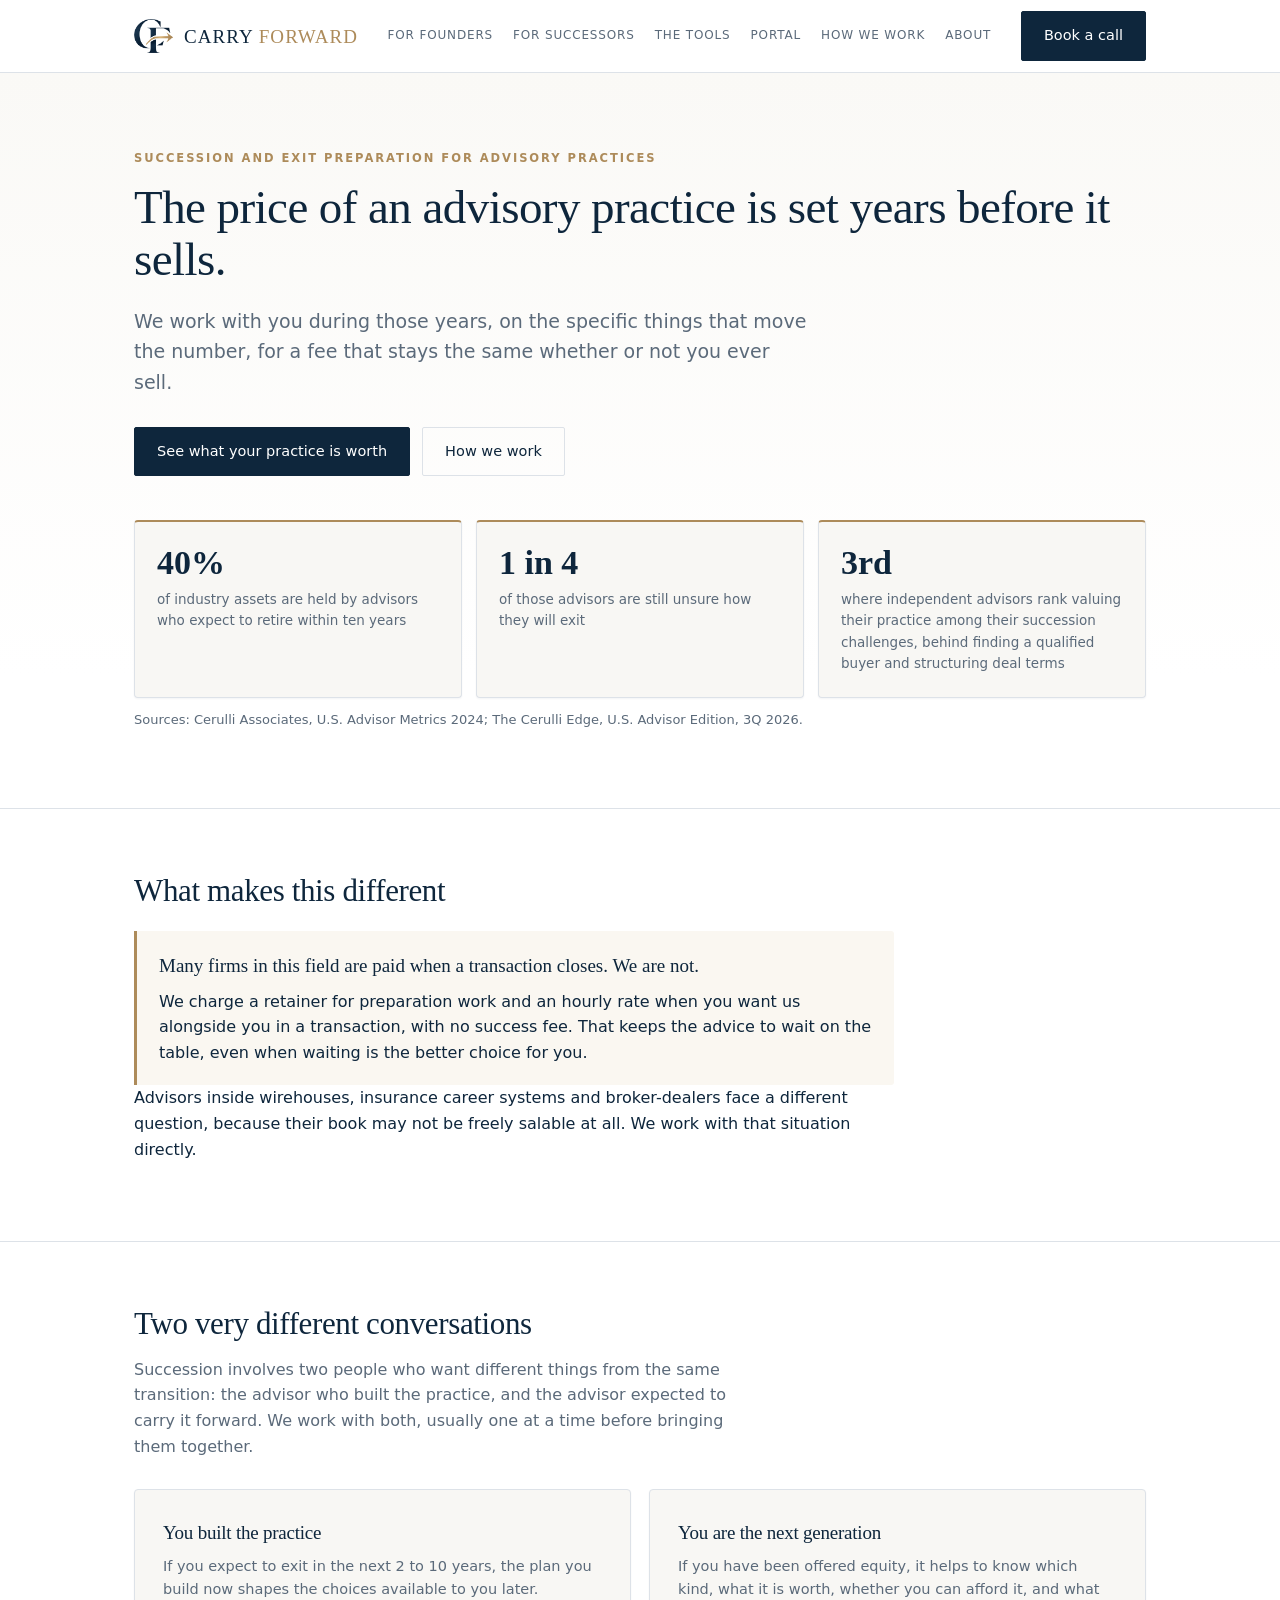
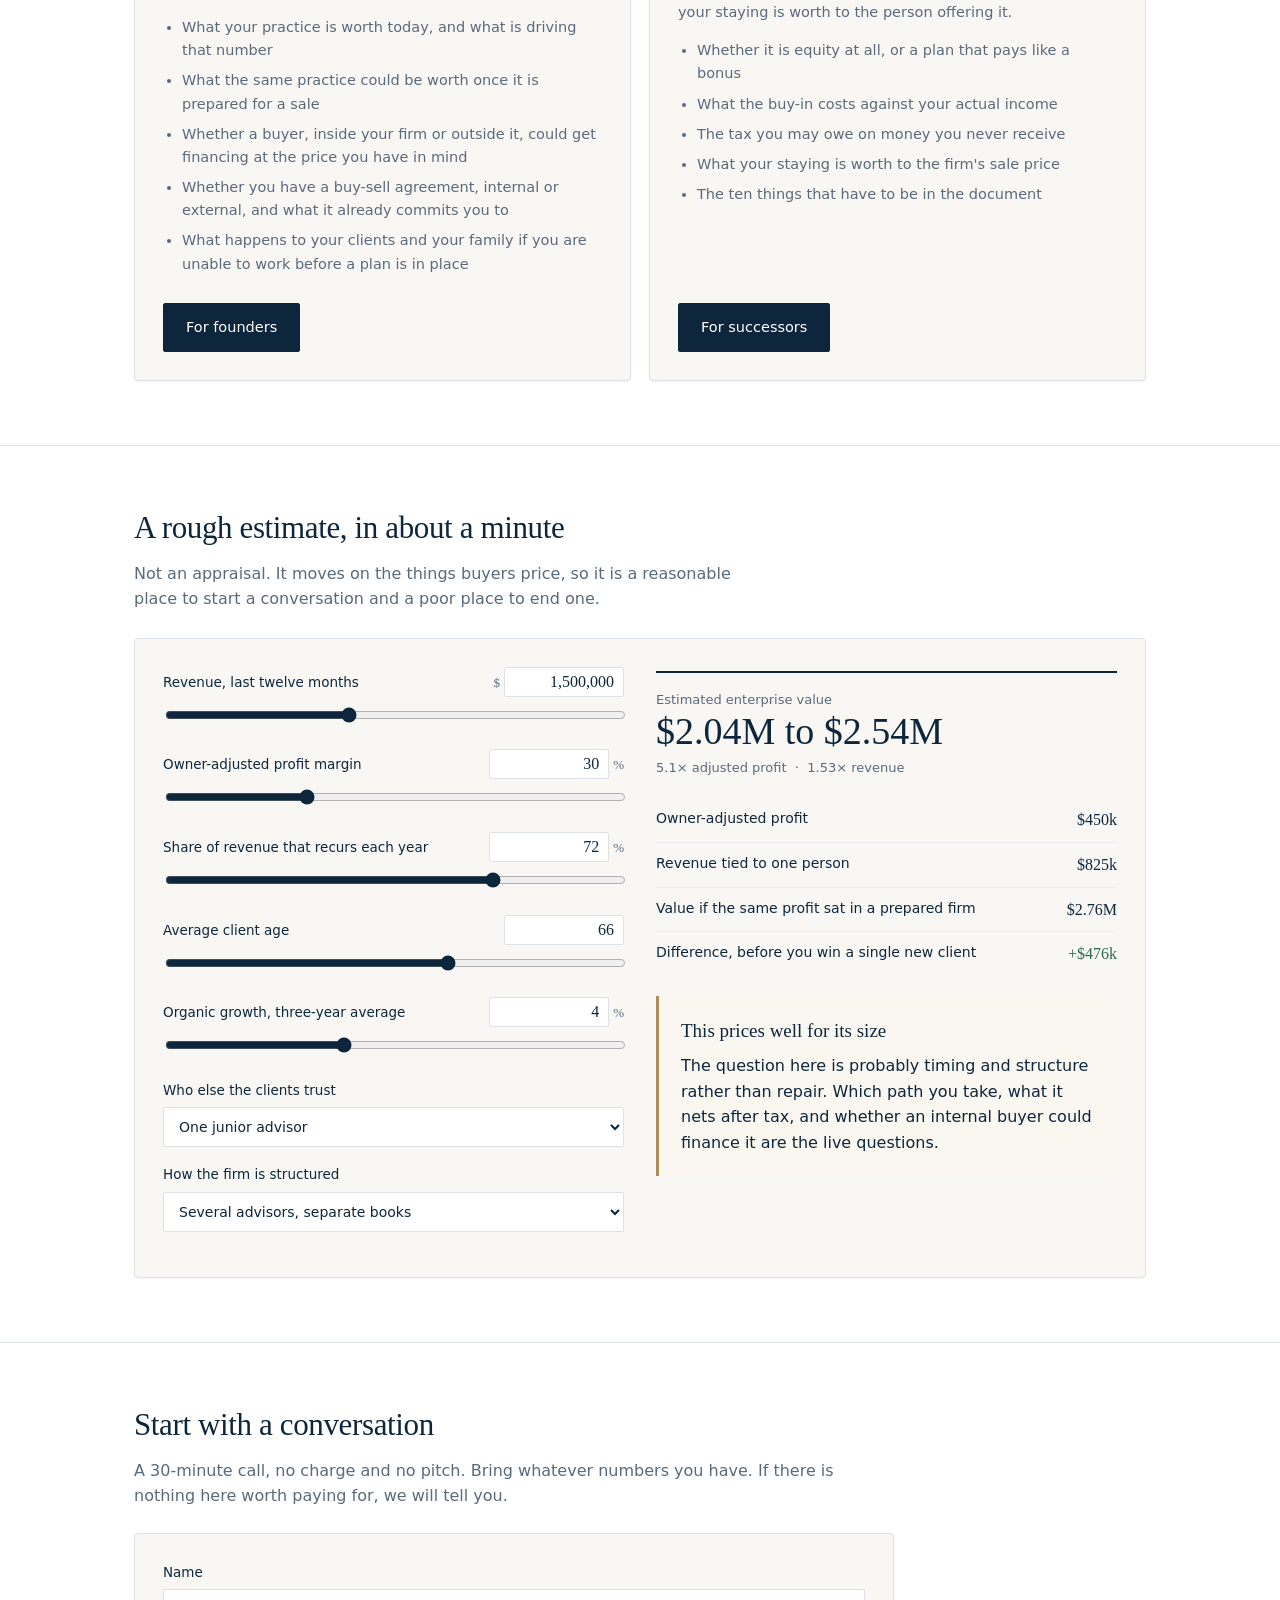
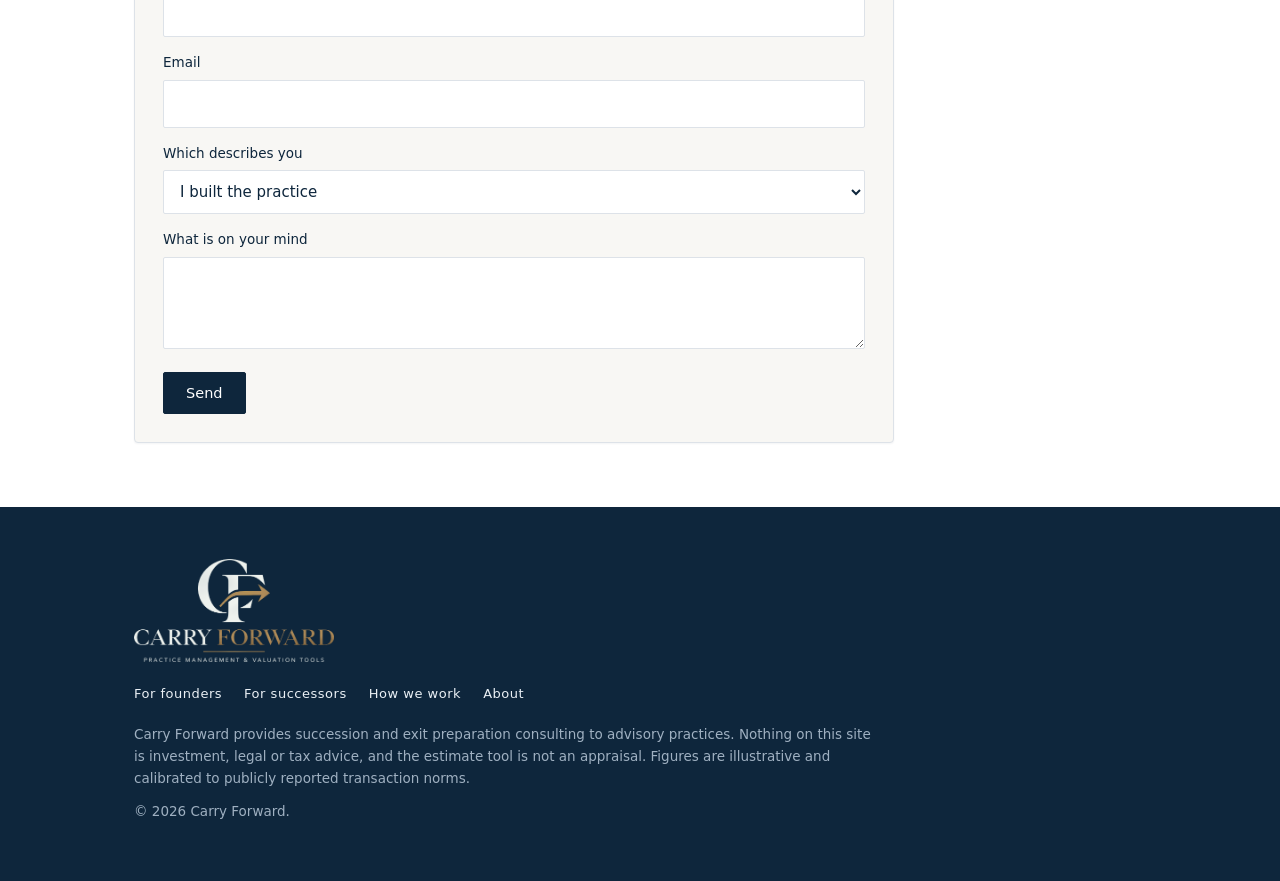
==== index.html @ cf8564bf "lit" ====
<!DOCTYPE html>
<html lang="en">
<head>
<meta charset="utf-8" />
<meta name="viewport" content="width=device-width, initial-scale=1" />
<meta name="robots" content="noindex, nofollow" />
<title>Carry Forward — succession and exit preparation for advisory practices</title>
<meta name="description" content="Independent preparation for advisory practice succession, internal buyouts and sale. Fixed fees agreed up front, no success fee." />
<link rel="icon" href="assets/favicon.png" />
<link rel="stylesheet" href="assets/site.css" />
</head>
<body>

<header>
  <div class="w nav">
    <a class="mark" href="index.html"><img src="assets/cf-mark-sm.png" alt="" /><span class="wm">Carry<i>&nbsp;Forward</i></span></a>
    <button class="burger" id="burger" aria-label="Menu" aria-expanded="false"><span></span><span></span><span></span></button>
    <ul class="links" id="links">
      <li><a href="founders.html">For founders</a></li>
      <li><a href="successors.html">For successors</a></li>
      <li><a href="tools.html">The tools</a></li>
      <li><a href="portal.html">Portal</a></li>
      <li><a href="how-we-work.html">How we work</a></li>
      <li><a href="about.html">About</a></li>
    </ul>
    <div class="navtools"><a class="btn" href="https://scheduler.zoom.us/connor-polan-6bxqga/30-mins-with-carry-forward-partners" target="_blank" rel="noopener">Book a call</a></div>
  </div>
</header>

<div class="hero">
  <div class="w">
    <div class="eyebrow">Succession and exit preparation for advisory practices</div>
    <h1>The price of an advisory practice is set years before it sells.</h1>
    <p class="lede">
      We work with you during those years, on the specific things that move the number, for a
      fee that stays the same whether or not you ever sell.
    </p>
    <div class="cta">
      <a class="btn" href="#estimate">See what your practice is worth</a>
      <a class="btn ghost" href="how-we-work.html">How we work</a>
    </div>

    <div class="stats">
      <div><b>40%</b><span>of industry assets are held by advisors who expect to retire within ten years</span></div>
      <div><b>1 in 4</b><span>of those advisors are still unsure how they will exit</span></div>
      <div><b>3rd</b><span>where independent advisors rank valuing their practice among their succession challenges, behind finding a qualified buyer and structuring deal terms</span></div>
    </div>
    <p class="muted small" style="margin-top:12px">Sources: Cerulli Associates, U.S. Advisor Metrics 2024; The Cerulli Edge, U.S. Advisor Edition, 3Q 2026.</p>
  </div>
</div>

<section>
  <div class="w narrow">
    <h2>What makes this different</h2>
    <div class="pull">
      <b>Many firms in this field are paid when a transaction closes. We are not.</b>
      We charge a retainer for preparation work and an hourly rate when you want us alongside you
      in a transaction, with no success fee. That keeps the advice to wait on the table, even when
      waiting is the better choice for you.
    </div>
    <p>
      Advisors inside wirehouses, insurance career systems and broker-dealers face a different
      question, because their book may not be freely salable at all. We work with that situation
      directly.
    </p>
  </div>
</section>

<section>
  <div class="w">
    <h2>Two very different conversations</h2>
    <p class="muted" style="max-width:62ch">
      Succession involves two people who want different things from the same transition: the
      advisor who built the practice, and the advisor expected to carry it forward. We work with
      both, usually one at a time before bringing them together.
    </p>
    <div class="doors">
      <div class="door">
        <h3>You built the practice</h3>
        <p class="muted" style="font-size:14.5px">
          If you expect to exit in the next 2 to 10 years, the plan you build now shapes the
          choices available to you later.
        </p>
        <ul>
          <li>What your practice is worth today, and what is driving that number</li>
          <li>What the same practice could be worth once it is prepared for a sale</li>
          <li>Whether a buyer, inside your firm or outside it, could get financing at the price you have in mind</li>
          <li>Whether you have a buy-sell agreement, internal or external, and what it already commits you to</li>
          <li>What happens to your clients and your family if you are unable to work before a plan is in place</li>
        </ul>
        <a class="btn" href="founders.html">For founders</a>
      </div>
      <div class="door">
        <h3>You are the next generation</h3>
        <p class="muted" style="font-size:14.5px">
          If you have been offered equity, it helps to know which kind, what it is worth, whether
          you can afford it, and what your staying is worth to the person offering it.
        </p>
        <ul>
          <li>Whether it is equity at all, or a plan that pays like a bonus</li>
          <li>What the buy-in costs against your actual income</li>
          <li>The tax you may owe on money you never receive</li>
          <li>What your staying is worth to the firm's sale price</li>
          <li>The ten things that have to be in the document</li>
        </ul>
        <a class="btn" href="successors.html">For successors</a>
      </div>
    </div>
  </div>
</section>

<section id="estimate">
  <div class="w">
    <h2>A rough estimate, in about a minute</h2>
    <p class="muted" style="max-width:62ch">
      Not an appraisal. It moves on the things buyers price, so it is a reasonable place to start
      a conversation and a poor place to end one.
    </p>

    <div class="calc">
      <div class="calc-grid">
        <div>
          <div class="f">
            <label for="rev"><span>Revenue, last twelve months</span>
              <span class="numbox"><span class="numbox-aff" aria-hidden="true">$</span><input type="text" inputmode="decimal" id="revBox" class="numbox-input" aria-label="Revenue, last twelve months" value="1,500,000" /></span>
            </label>
            <input type="range" id="rev" min="0" max="1000" step="1" value="396" />
          </div>
          <div class="f">
            <label for="margin"><span>Owner-adjusted profit margin</span>
              <span class="numbox"><input type="text" inputmode="decimal" id="marginBox" class="numbox-input" aria-label="Owner-adjusted profit margin" value="30" /><span class="numbox-aff" aria-hidden="true">%</span></span>
            </label>
            <input type="range" id="margin" min="0" max="100" step="1" value="30" />
          </div>
          <div class="f">
            <label for="fee"><span>Share of revenue that recurs each year</span>
              <span class="numbox"><input type="text" inputmode="decimal" id="feeBox" class="numbox-input" aria-label="Share of revenue that recurs each year" value="72" /><span class="numbox-aff" aria-hidden="true">%</span></span>
            </label>
            <input type="range" id="fee" min="0" max="100" step="1" value="72" />
          </div>
          <div class="f">
            <label for="age"><span>Average client age</span>
              <span class="numbox"><input type="text" inputmode="decimal" id="ageBox" class="numbox-input" aria-label="Average client age" value="66" /></span>
            </label>
            <input type="range" id="age" min="40" max="82" step="1" value="66" />
          </div>
          <div class="f">
            <label for="grow"><span>Organic growth, three-year average</span>
              <span class="numbox"><input type="text" inputmode="decimal" id="growBox" class="numbox-input" aria-label="Organic growth, three-year average" value="4" /><span class="numbox-aff" aria-hidden="true">%</span></span>
            </label>
            <input type="range" id="grow" min="-6" max="20" step="1" value="4" />
          </div>
          <div class="f">
            <label for="team"><span>Who else the clients trust</span></label>
            <select id="team">
              <option value="-0.45">Just me</option>
              <option value="0" selected>One junior advisor</option>
              <option value="0.35">A second generation who owns relationships</option>
            </select>
          </div>
          <div class="f">
            <label for="struct"><span>How the firm is structured</span></label>
            <select id="struct">
              <option value="0.80">One producer, support staff</option>
              <option value="0.86" selected>Several advisors, separate books</option>
              <option value="1.0">Shared clients, one set of books</option>
              <option value="1.12">Multiple teams, professional management</option>
            </select>
          </div>
        </div>

        <div>
          <div class="result">
            <div class="muted small">Estimated enterprise value</div>
            <div class="big" id="range">—</div>
            <div class="muted small" style="margin-top:6px"><span id="ebitdaOut">—</span> adjusted profit &nbsp;·&nbsp; <span id="multOut">—</span> revenue</div>
          </div>
          <div style="margin-top:20px">
            <div class="row"><span>Owner-adjusted profit</span><b id="ebitdaVal">—</b></div>
            <div class="row"><span>Revenue tied to one person</span><b id="keyPerson">—</b></div>
            <div class="row"><span>Value if the same profit sat in a prepared firm</span><b id="prepared">—</b></div>
            <div class="row"><span>Difference, before you win a single new client</span><b id="delta" style="color:var(--gain)">—</b></div>
          </div>
          <div class="pull" style="margin-top:20px">
            <b id="verdict">Where the number comes from</b>
            <span id="verdictText">Adjust the inputs and watch which one moves the number most.</span>
          </div>
        </div>
      </div>
    </div>
    <p class="muted small" id="bigFirmNote" style="margin-top:14px;display:none">
      At this size a buyer underwrites the management team and the client transition plan as much
      as the earnings, so treat the range as a starting point rather than a price.
    </p>
  </div>
</section>

<section id="book" class="last">
  <div class="w narrow">
    <h2>Start with a conversation</h2>
    <p class="muted">
      A 30-minute call, no charge and no pitch. Bring whatever numbers you have. If there is
      nothing here worth paying for, we will tell you.
    </p>
    <form class="book" action="https://formsubmit.co/connorptcu@outlook.com" method="POST">
      <input type="hidden" name="_subject" value="New inquiry — Carry Forward" />
      <input type="hidden" name="_template" value="table" />
      <input type="hidden" name="_captcha" value="false" />
      <div class="fg"><label for="n">Name</label><input id="n" name="name" required /></div>
      <div class="fg"><label for="e">Email</label><input id="e" name="email" type="email" required /></div>
      <div class="fg">
        <label for="r">Which describes you</label>
        <select id="r" name="role">
          <option>I built the practice</option>
          <option>I am the next generation</option>
          <option>I run a firm, team or platform</option>
          <option>Something else</option>
        </select>
      </div>
      <div class="fg"><label for="m">What is on your mind</label><textarea id="m" name="message"></textarea></div>
      <button class="btn" type="submit">Send</button>
      <p id="sent" class="muted" style="display:none;margin-top:14px">Thank you. You will hear back within one business day.</p>
    </form>
  </div>
</section>

<footer>
  <div class="w">
    <div class="fnav">
      <a href="founders.html">For founders</a>
      <a href="successors.html">For successors</a>
      <a href="how-we-work.html">How we work</a>
      <a href="about.html">About</a>
    </div>
    <p>
      Carry Forward provides succession and exit preparation consulting to advisory practices.
      Nothing on this site is investment, legal or tax advice, and the estimate tool is not an
      appraisal. Figures are illustrative and calibrated to publicly reported transaction norms.
    </p>
    <p>&copy; <span id="yr"></span> Carry Forward.</p>
  </div>
</footer>

<script src="assets/site.js"></script>
</body>
</html>
---- assets/site.css ----
:root{
  /* palette sampled from the logo */
  --navy:#0E263C; --navy-700:#1A3755; --gold:#AD8B5A; --gold-light:#D4B583; --gold-deep:#8A6B3E;
  --ground:#FFFFFF; --panel:#F8F7F4; --ink:#0E263C; --muted:#5B6A7A;
  --rule:#DDE2E8; --soft:#EBEEF2; --gain:#2C6A4F; --drag:#8A3B2C;
  --brass:#AD8B5A; --accent:#2E4A6B;
  --serif:'Iowan Old Style','Palatino Linotype',Palatino,'Book Antiqua',Georgia,serif;
  --sans:ui-sans-serif,system-ui,-apple-system,'Segoe UI',Helvetica,Arial,sans-serif;
  --shadow:0 1px 2px rgba(14,38,60,.05);
}
*{box-sizing:border-box}
html{scroll-behavior:smooth}
body{margin:0;background:var(--ground);color:var(--ink);font-family:var(--sans);font-size:16px;line-height:1.6;-webkit-font-smoothing:antialiased}
.w{max-width:1060px;margin:0 auto;padding:0 24px}
/* narrow sections keep the same left edge as full-width ones; only the column is capped */
.w.narrow>*{max-width:760px}
h1,h2,h3{font-family:var(--serif);font-weight:500;letter-spacing:-.012em;margin:0;color:var(--navy)}
h1{font-size:clamp(30px,4.9vw,47px);line-height:1.1}
h2{font-size:clamp(23px,3.3vw,31px);line-height:1.18;margin-bottom:14px}
h3{font-size:19px;margin-bottom:6px}
p{margin:0 0 15px}
a{color:var(--ink)}
p a,li a{text-decoration-color:var(--gold);text-underline-offset:3px}
p a:hover,li a:hover{color:var(--gold-deep)}
.muted{color:var(--muted)}
.small{font-size:13px}

/* ---------- header ---------- */
header{border-bottom:1px solid var(--rule);position:sticky;top:0;background:rgba(255,255,255,.93);backdrop-filter:blur(10px);z-index:30}
.nav{display:flex;align-items:center;justify-content:space-between;height:72px;gap:20px}
.mark{display:flex;align-items:center;gap:11px;text-decoration:none;color:var(--navy);white-space:nowrap}
.mark img{height:34px;width:auto;display:block}
.mark .wm{font-family:var(--serif);font-size:19px;line-height:1;letter-spacing:.055em;text-transform:uppercase}
.mark .wm i{font-style:normal;color:var(--gold)}
.links{display:flex;gap:20px;list-style:none;margin:0;padding:0;font-size:12px;letter-spacing:.07em;text-transform:uppercase;white-space:nowrap}
.links a{text-decoration:none;color:var(--muted);padding-bottom:3px;border-bottom:1px solid transparent}
.links a:hover,.links a[aria-current="page"]{color:var(--navy);border-bottom-color:var(--gold)}
.navtools{display:flex;align-items:center;gap:10px}
.nav .btn{white-space:nowrap}
.burger{display:none;background:transparent;border:1px solid var(--rule);border-radius:2px;width:40px;height:38px;cursor:pointer;padding:0;color:var(--navy)}
.burger span{display:block;width:17px;height:1.5px;background:currentColor;margin:3.5px auto}
@media(max-width:1080px){
  .links{position:absolute;top:100%;left:0;right:0;background:#fff;border-bottom:1px solid var(--rule);
    flex-direction:column;gap:0;padding:6px 24px 14px;display:none;box-shadow:0 10px 24px rgba(14,38,60,.07);white-space:normal}
  .links.open{display:flex}
  .links li{border-bottom:1px solid var(--soft)}
  .links li:last-child{border-bottom:none}
  .links a{display:block;padding:14px 0;font-size:13px}
  .burger{display:block}
  .nav .btn{display:none}
}
@media(max-width:620px){
  .nav{height:64px}
  .mark img{height:28px}
  .mark .wm{font-size:16px}
}

.btn{display:inline-block;background:var(--navy);color:#fff;text-decoration:none;padding:12px 22px;border-radius:2px;
  font-size:14.5px;border:1px solid var(--navy);cursor:pointer;font-family:inherit;transition:background .18s,border-color .18s,color .18s}
.btn:hover{background:var(--navy-700);border-color:var(--navy-700)}
.btn.ghost{background:transparent;color:var(--navy);border-color:var(--rule)}
.btn.ghost:hover{background:transparent;color:var(--gold-deep);border-color:var(--gold)}

/* ---------- layout ---------- */
section{padding:64px 0;border-bottom:1px solid var(--rule)}
section.last{border-bottom:none}
.hero{padding:76px 0 62px;border-bottom:1px solid var(--rule);
  background:linear-gradient(180deg,#FAF9F6 0%,#FFFFFF 82%)}
.hero p.lede{font-size:19px;color:var(--muted);max-width:56ch;margin-top:20px}
.hero .cta{margin-top:30px;display:flex;gap:12px;flex-wrap:wrap}
.eyebrow{font-size:11.5px;font-weight:600;letter-spacing:.17em;text-transform:uppercase;color:var(--gold);margin-bottom:15px}
.eyebrow.alt{color:var(--accent)}
.two{display:grid;grid-template-columns:1fr 1fr;gap:38px;align-items:start}
@media(max-width:860px){.two{grid-template-columns:1fr;gap:26px}}

.stats{display:grid;grid-template-columns:repeat(3,1fr);gap:14px;margin-top:44px}
.stats div{background:var(--panel);border:1px solid var(--rule);border-top:2px solid var(--gold);border-radius:4px;padding:22px;box-shadow:var(--shadow)}
.stats b{display:block;font-family:var(--serif);font-size:34px;line-height:1.1;color:var(--navy);font-variant-numeric:tabular-nums}
.stats span{font-size:13.5px;color:var(--muted);display:block;margin-top:7px}
@media(max-width:700px){.stats{grid-template-columns:1fr}}

.doors{display:grid;grid-template-columns:repeat(auto-fit,minmax(290px,1fr));gap:18px;margin-top:30px}
.door{background:var(--panel);border:1px solid var(--rule);border-radius:4px;padding:28px;display:flex;flex-direction:column;box-shadow:var(--shadow)}
.door h3{color:var(--navy)}
.door ul{margin:0 0 20px;padding-left:19px;color:var(--muted);font-size:14.5px}
.door li{margin-bottom:7px}
.door .btn{align-self:flex-start;margin-top:auto}

.ladder{background:var(--panel);border:1px solid var(--rule);border-radius:4px;overflow:hidden;margin-top:26px;box-shadow:var(--shadow)}
.step{display:grid;grid-template-columns:1fr auto;gap:18px;padding:24px;border-bottom:1px solid var(--soft)}
.step:last-child{border-bottom:none}
.step .price{font-family:var(--serif);font-size:21px;white-space:nowrap;text-align:right;color:var(--gold-deep);font-variant-numeric:tabular-nums}
.step .price em{display:block;font-style:normal;font-size:12.5px;color:var(--muted);margin-top:3px}
.step p{margin:6px 0 0;font-size:14.5px;color:var(--muted);max-width:62ch}
@media(max-width:620px){.step{grid-template-columns:1fr}.step .price{text-align:left}}

.phases{margin-top:26px}
.phase{background:var(--panel);border:1px solid var(--rule);border-radius:4px;padding:24px;margin-bottom:12px;display:grid;grid-template-columns:auto 1fr;gap:20px;box-shadow:var(--shadow)}
.phase .n{font-family:var(--serif);font-size:31px;color:var(--gold);line-height:1;font-variant-numeric:tabular-nums}
.phase p{margin:6px 0 0;font-size:14.5px;color:var(--muted);max-width:62ch}
.phase .when{font-size:12px;letter-spacing:.07em;text-transform:uppercase;color:var(--gold-deep);margin-top:9px}

/* ---------- calculators ---------- */
.calc{background:var(--panel);border:1px solid var(--rule);border-radius:4px;padding:28px;margin-top:26px;box-shadow:var(--shadow)}
.calc-grid{display:grid;grid-template-columns:1fr 1fr;gap:32px}
@media(max-width:780px){.calc-grid{grid-template-columns:1fr;gap:24px}}
.f{margin-bottom:17px}
.f label{display:flex;justify-content:space-between;align-items:baseline;gap:10px;font-size:13.5px;margin-bottom:6px}
.f output{font-family:var(--serif);font-size:16px;font-variant-numeric:tabular-nums}
.numbox{display:inline-flex;align-items:baseline;gap:4px;flex:0 0 auto}
.numbox-aff{font-family:var(--serif);font-size:13px;color:var(--muted)}
.numbox-input{width:120px;max-width:40vw;font-family:var(--serif);font-size:16px;font-variant-numeric:tabular-nums;text-align:right;
  border:1px solid var(--rule);border-radius:2px;padding:5px 9px;background:#fff;color:var(--ink)}
.numbox-input:focus{outline:none;border-color:var(--gold);box-shadow:0 0 0 2px rgba(173,139,90,.16)}
input[type=range]{width:100%;accent-color:var(--navy);height:20px}
.alt input[type=range]{accent-color:var(--gold)}
select{width:100%;font:inherit;font-size:14px;padding:10px 11px;border:1px solid var(--rule);border-radius:2px;background:#fff;color:var(--ink)}
select:focus{outline:none;border-color:var(--gold)}
.result{border-top:2px solid var(--navy);padding-top:17px;margin-top:4px}
.result .big{font-family:var(--serif);font-size:clamp(27px,4.4vw,38px);line-height:1.08;color:var(--navy);font-variant-numeric:tabular-nums}
.row{display:flex;justify-content:space-between;gap:12px;padding:9px 0;border-bottom:1px solid var(--soft);font-size:14px}
.row:last-child{border-bottom:none}
.row b{font-family:var(--serif);font-size:16px;font-weight:500;font-variant-numeric:tabular-nums;white-space:nowrap}
.tot{border-top:2px solid var(--navy);margin-top:6px;padding-top:11px}

.pull{border-left:3px solid var(--gold);background:#FAF7F1;padding:20px 22px;border-radius:0 3px 3px 0;margin-top:22px}
.pull b{font-family:var(--serif);font-size:19px;display:block;margin-bottom:7px;font-weight:500;color:var(--navy)}
.pull.alt{border-left-color:var(--accent);background:#EFF3F7}
.pull.warn{border-left-color:var(--drag);background:#F8EFEC}
.pull[hidden]{display:none}

.qa{background:var(--panel);border:1px solid var(--rule);border-radius:4px;padding:8px 24px;margin-top:24px;box-shadow:var(--shadow)}
.qa .q{padding:17px 0;border-bottom:1px solid var(--soft)}
.qa .q:last-child{border-bottom:none}
.qa .q p{margin:0;font-size:15px;color:var(--navy)}
.qa .q em{display:block;font-style:normal;color:var(--muted);font-size:13.5px;margin-top:6px}

/* ---------- form ---------- */
form.book{background:var(--panel);border:1px solid var(--rule);border-radius:4px;padding:28px;margin-top:24px;box-shadow:var(--shadow)}
form.book .fg{margin-bottom:15px}
form.book label{display:block;font-size:13.5px;margin-bottom:6px}
form.book input,form.book textarea,form.book select{width:100%;font:inherit;font-size:15px;padding:11px 12px;border:1px solid var(--rule);border-radius:2px;background:#fff;color:var(--ink)}
form.book input:focus,form.book textarea:focus{outline:none;border-color:var(--gold);box-shadow:0 0 0 2px rgba(173,139,90,.16)}
form.book textarea{min-height:92px;resize:vertical}

/* ---------- footer ---------- */
footer{background:var(--navy);color:#9FB0C1;padding:52px 0 46px;font-size:13.5px}
footer .w::before{content:"";display:block;width:200px;height:103px;margin-bottom:22px;
  background:url(cf-lockup-light.png) no-repeat left center/contain}
footer p{max-width:86ch;margin-bottom:12px}
footer a{color:#D5DEE7;text-decoration:none;border-bottom:1px solid rgba(213,222,231,.28)}
footer a:hover{color:var(--gold-light);border-bottom-color:var(--gold-light)}
footer .fnav{display:flex;flex-wrap:wrap;gap:22px;margin-bottom:20px;font-size:13px;letter-spacing:.04em}
footer .fnav a{border-bottom:none;color:#EAF0F5}
footer .fnav a:hover{color:var(--gold-light)}
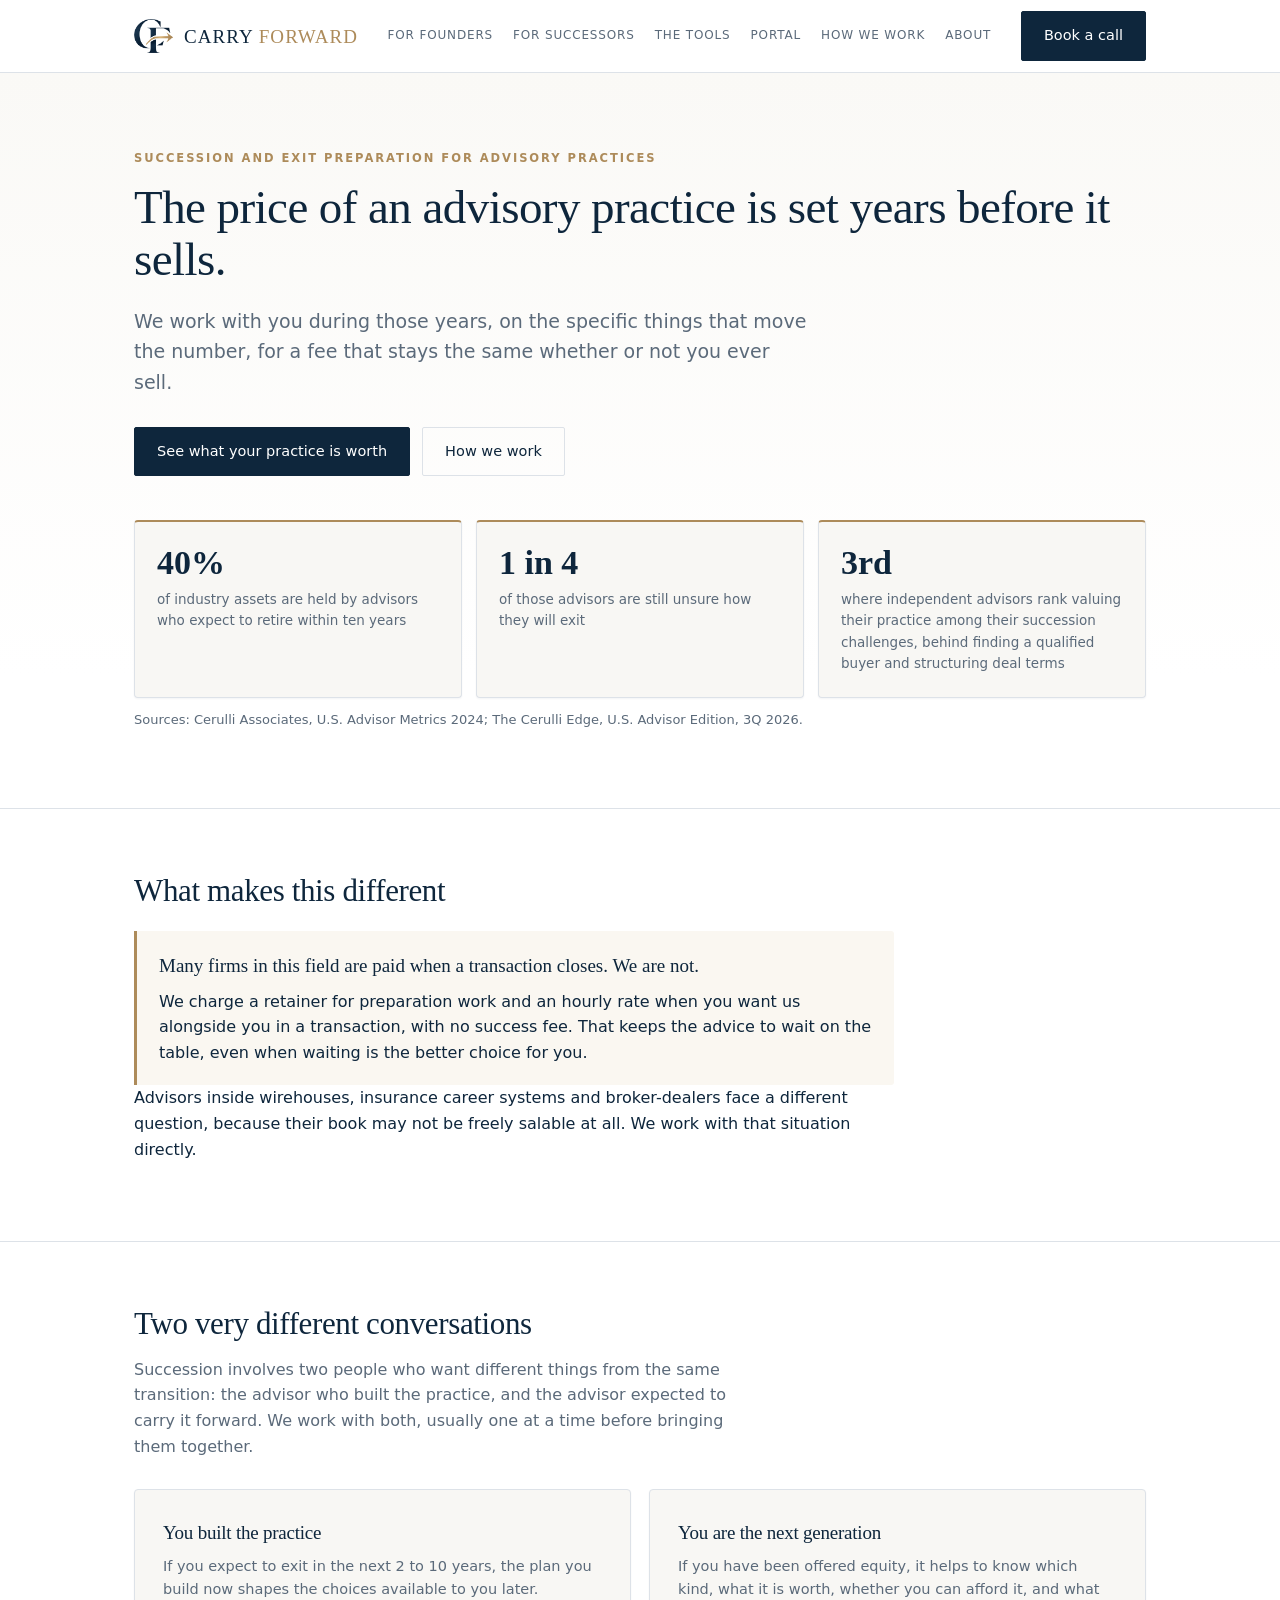
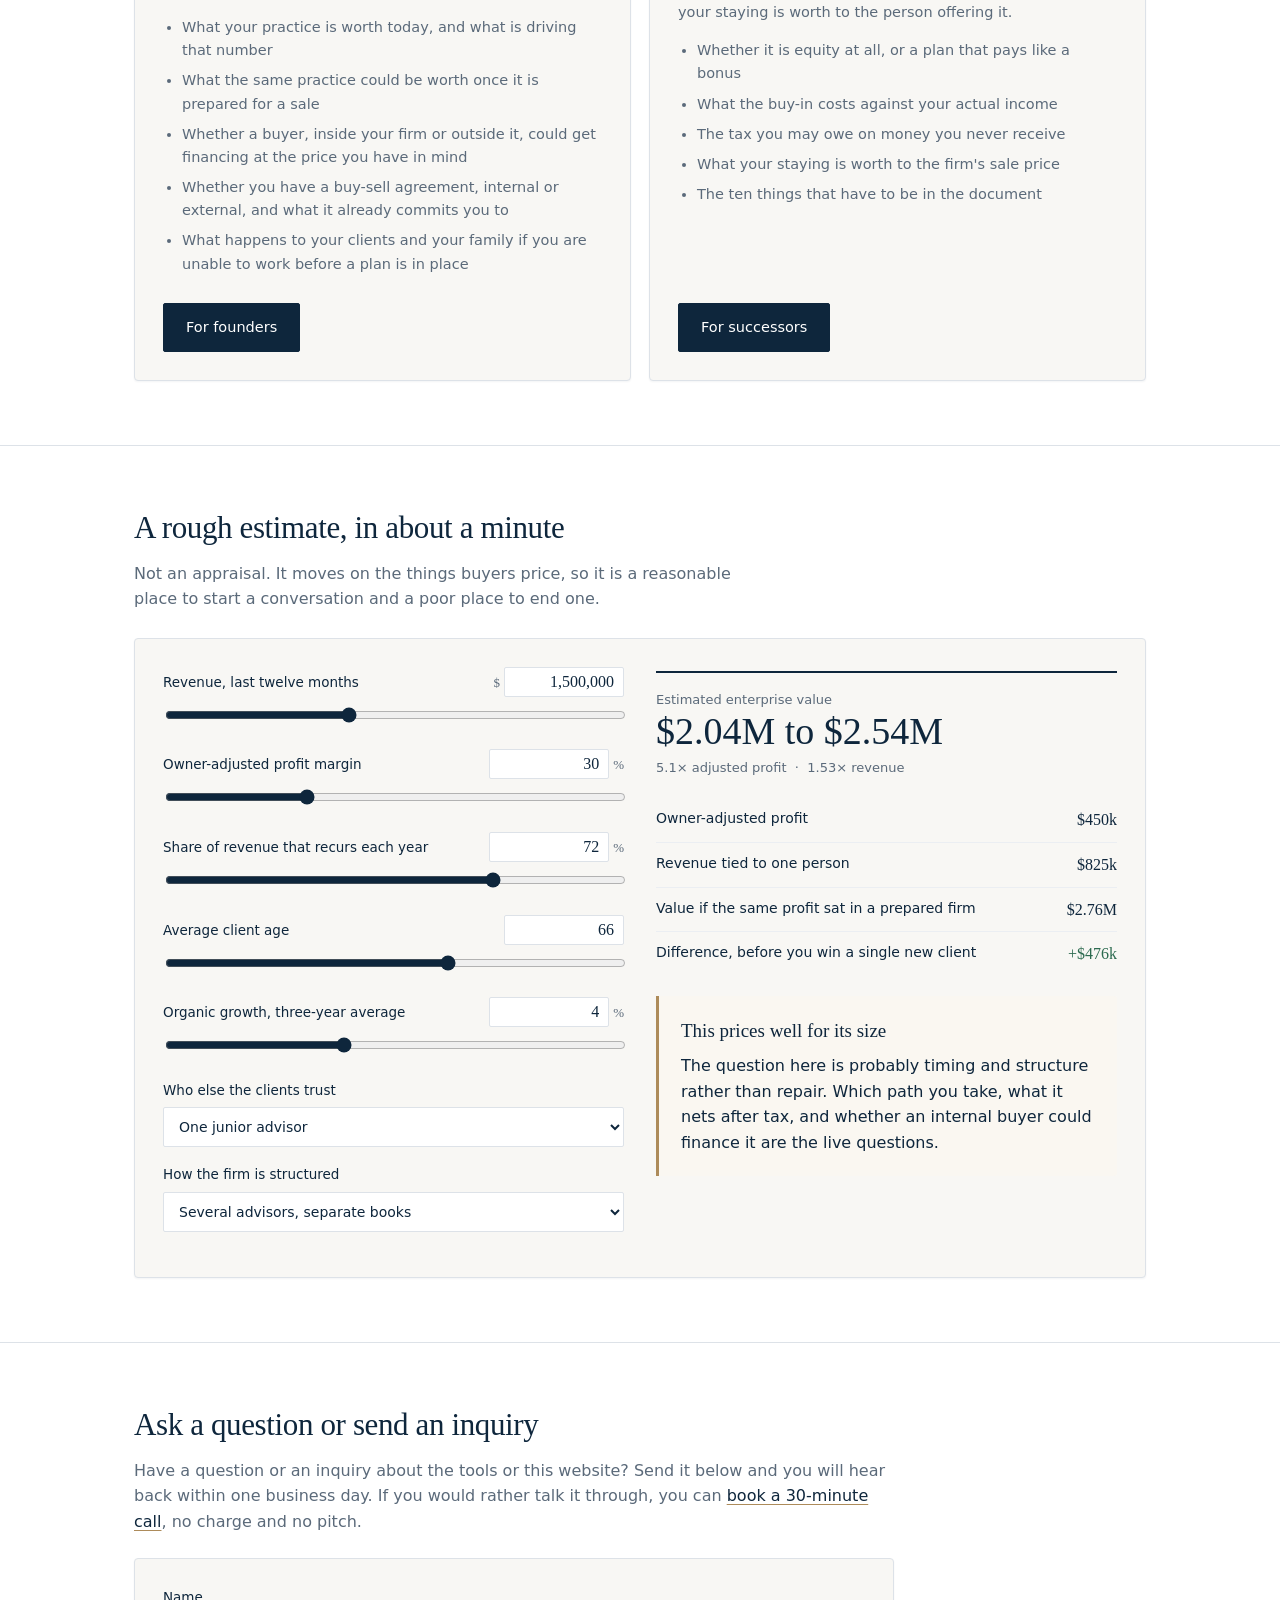
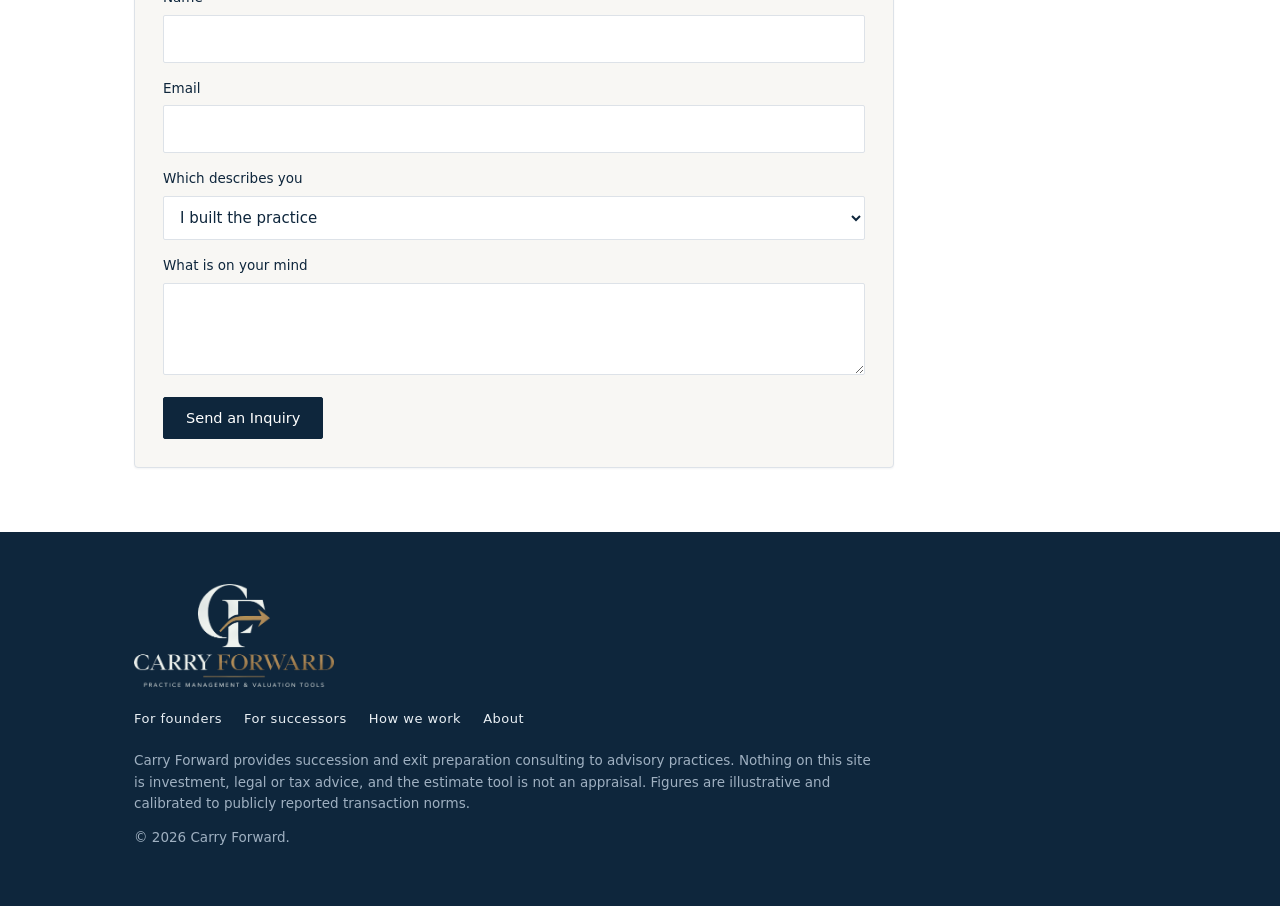
==== commit db1ad1ea: "Route booking buttons to Zoom scheduler and reword inquiry form Point all in-page Book a call / Book" ====
--- a/index.html
+++ b/index.html
@@ -197,10 +197,12 @@
 
 <section id="book" class="last">
   <div class="w narrow">
-    <h2>Start with a conversation</h2>
+    <h2>Ask a question or send an inquiry</h2>
     <p class="muted">
-      A 30-minute call, no charge and no pitch. Bring whatever numbers you have. If there is
-      nothing here worth paying for, we will tell you.
+      Have a question or an inquiry about the tools or this website? Send it below and you will
+      hear back within one business day. If you would rather talk it through, you can
+      <a href="https://scheduler.zoom.us/connor-polan-6bxqga/30-mins-with-carry-forward-partners" target="_blank" rel="noopener">book a 30-minute call</a>,
+      no charge and no pitch.
     </p>
     <form class="book" action="https://formsubmit.co/connorptcu@outlook.com" method="POST">
       <input type="hidden" name="_subject" value="New inquiry — Carry Forward" />
@@ -218,7 +220,7 @@
         </select>
       </div>
       <div class="fg"><label for="m">What is on your mind</label><textarea id="m" name="message"></textarea></div>
-      <button class="btn" type="submit">Send</button>
+      <button class="btn" type="submit">Send an Inquiry</button>
       <p id="sent" class="muted" style="display:none;margin-top:14px">Thank you. You will hear back within one business day.</p>
     </form>
   </div>
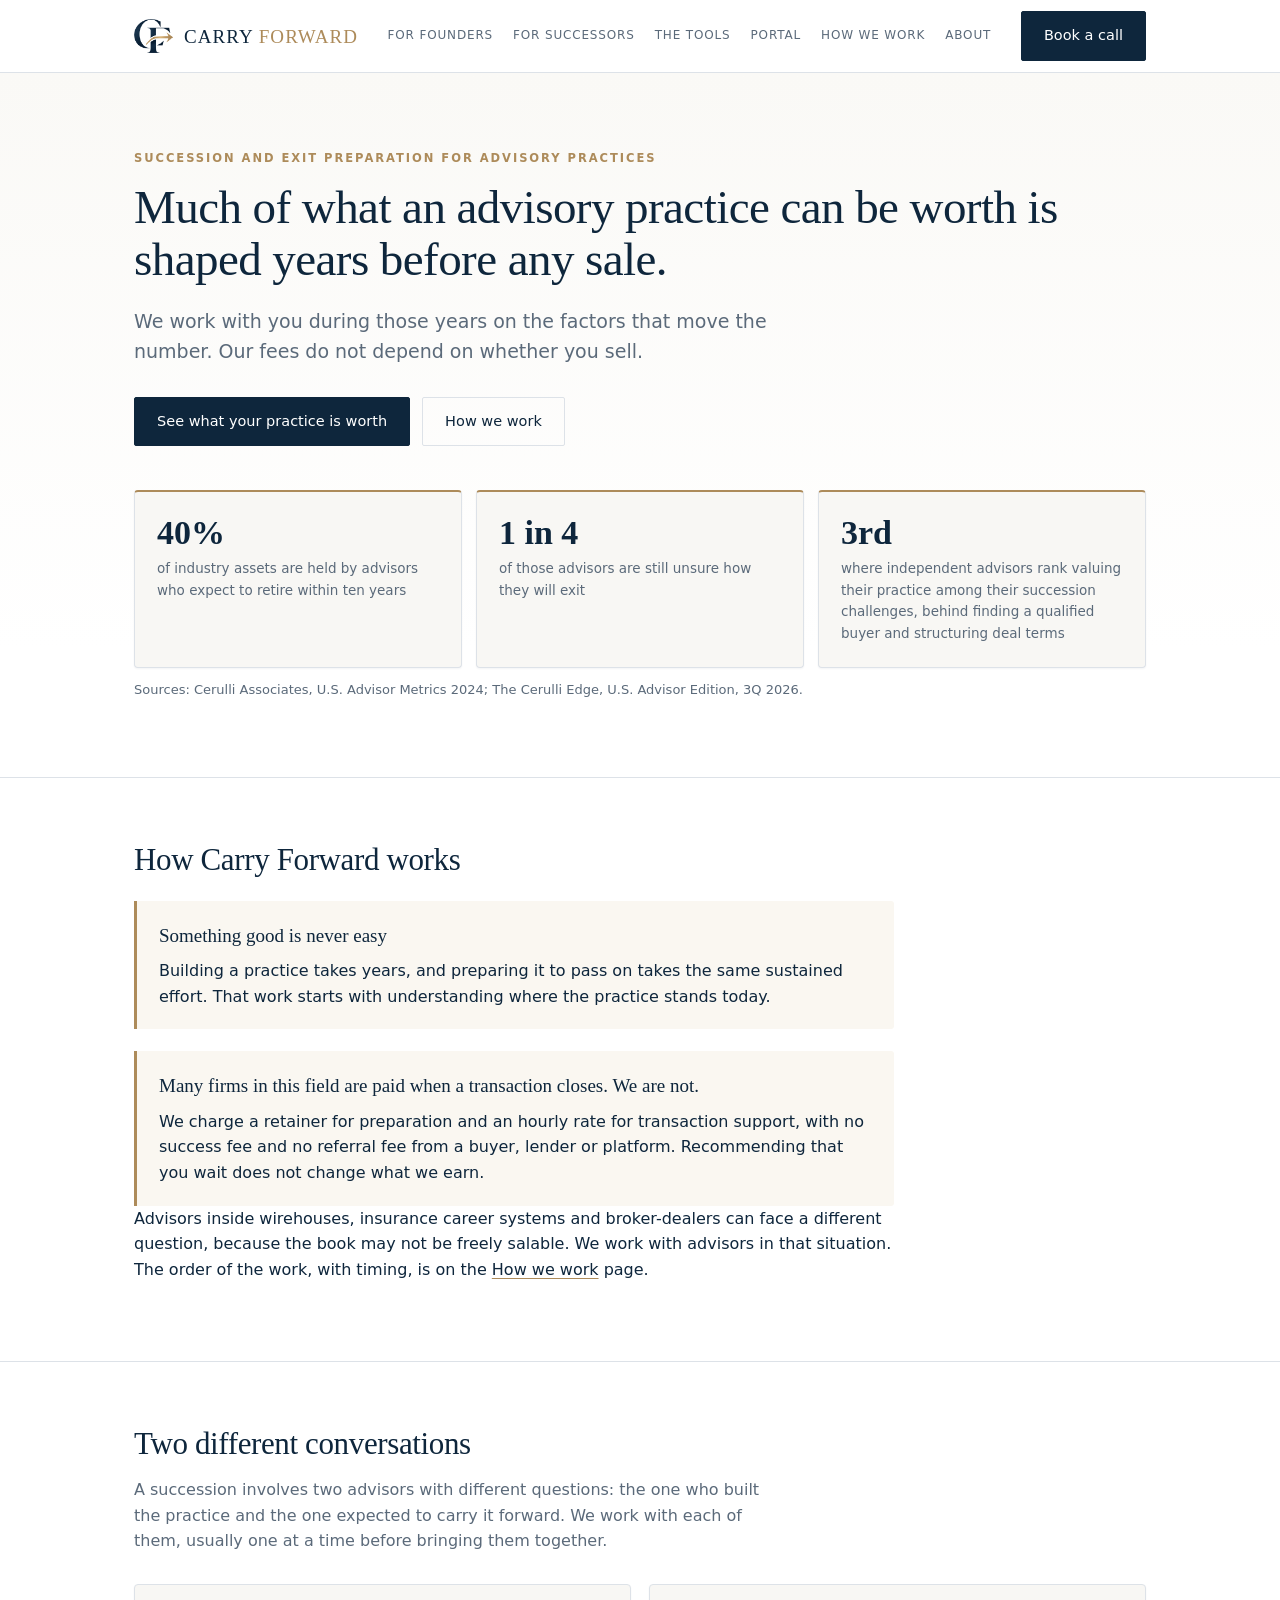
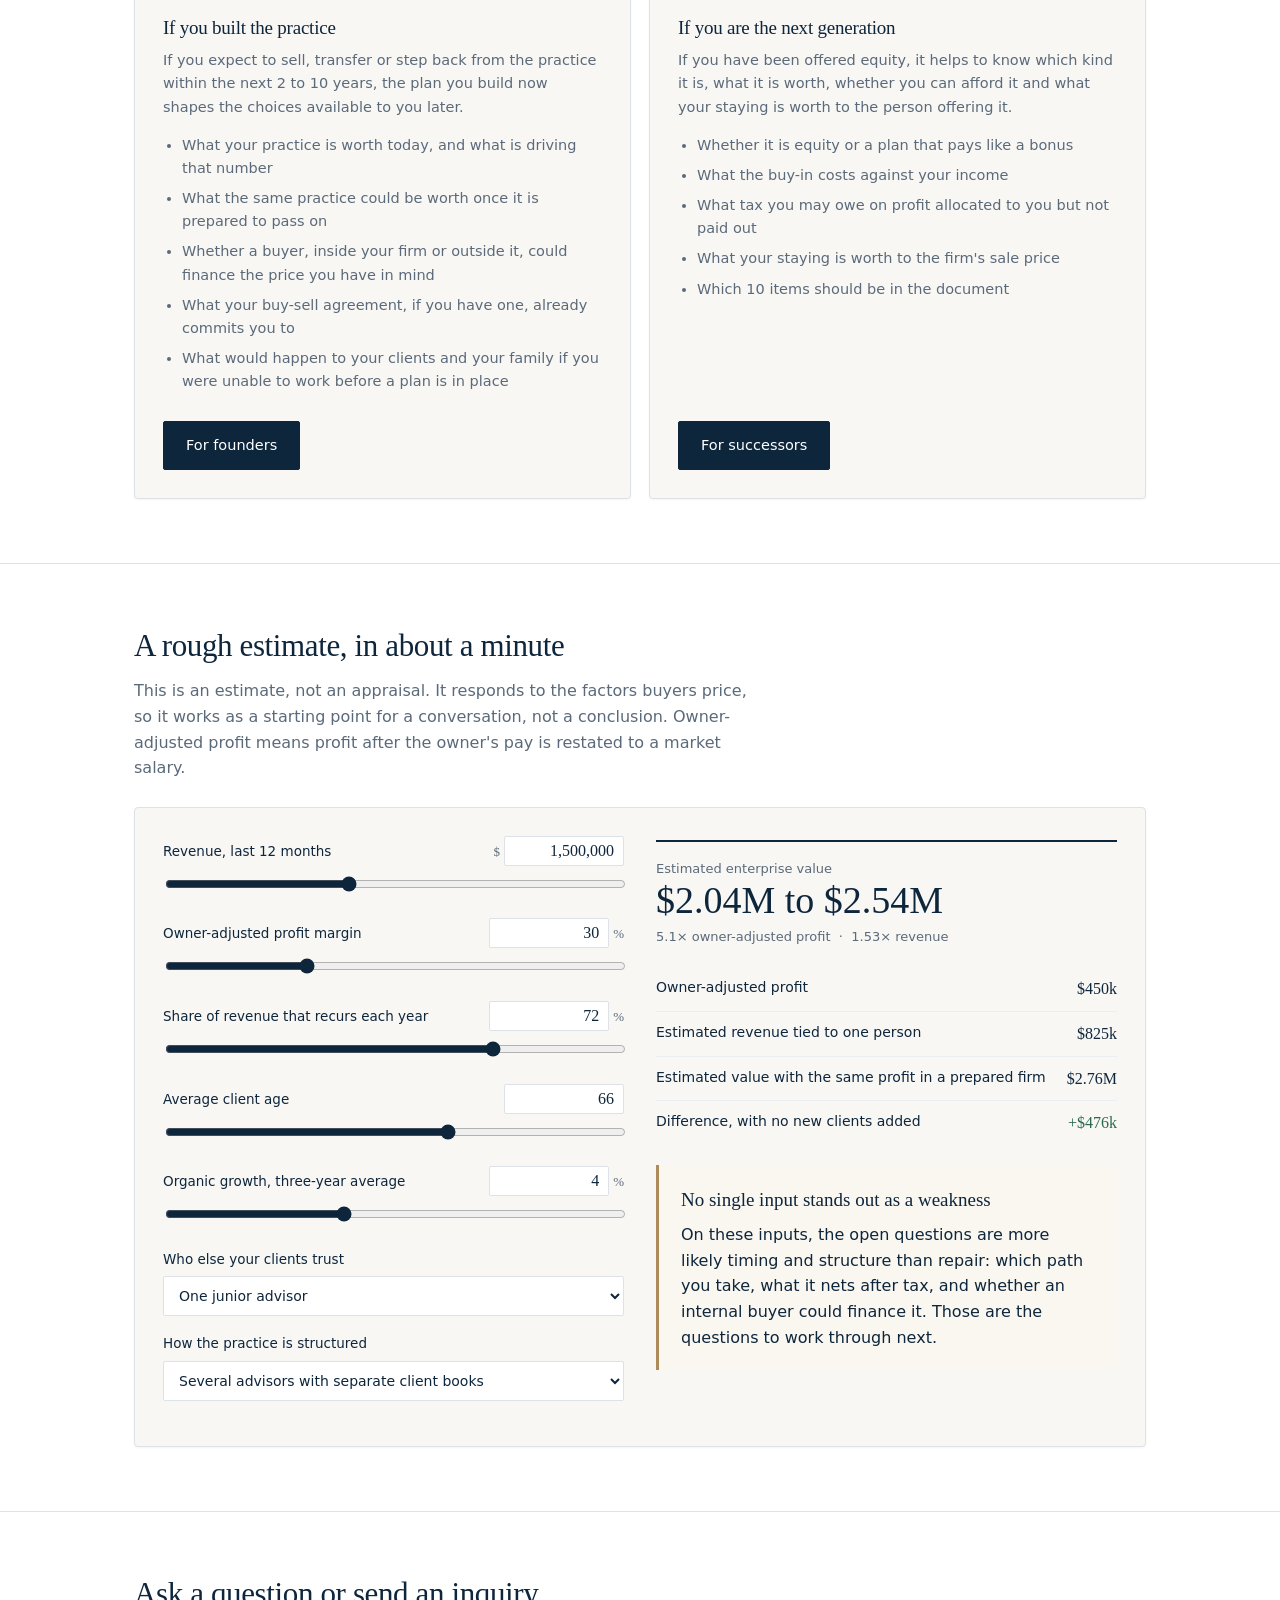
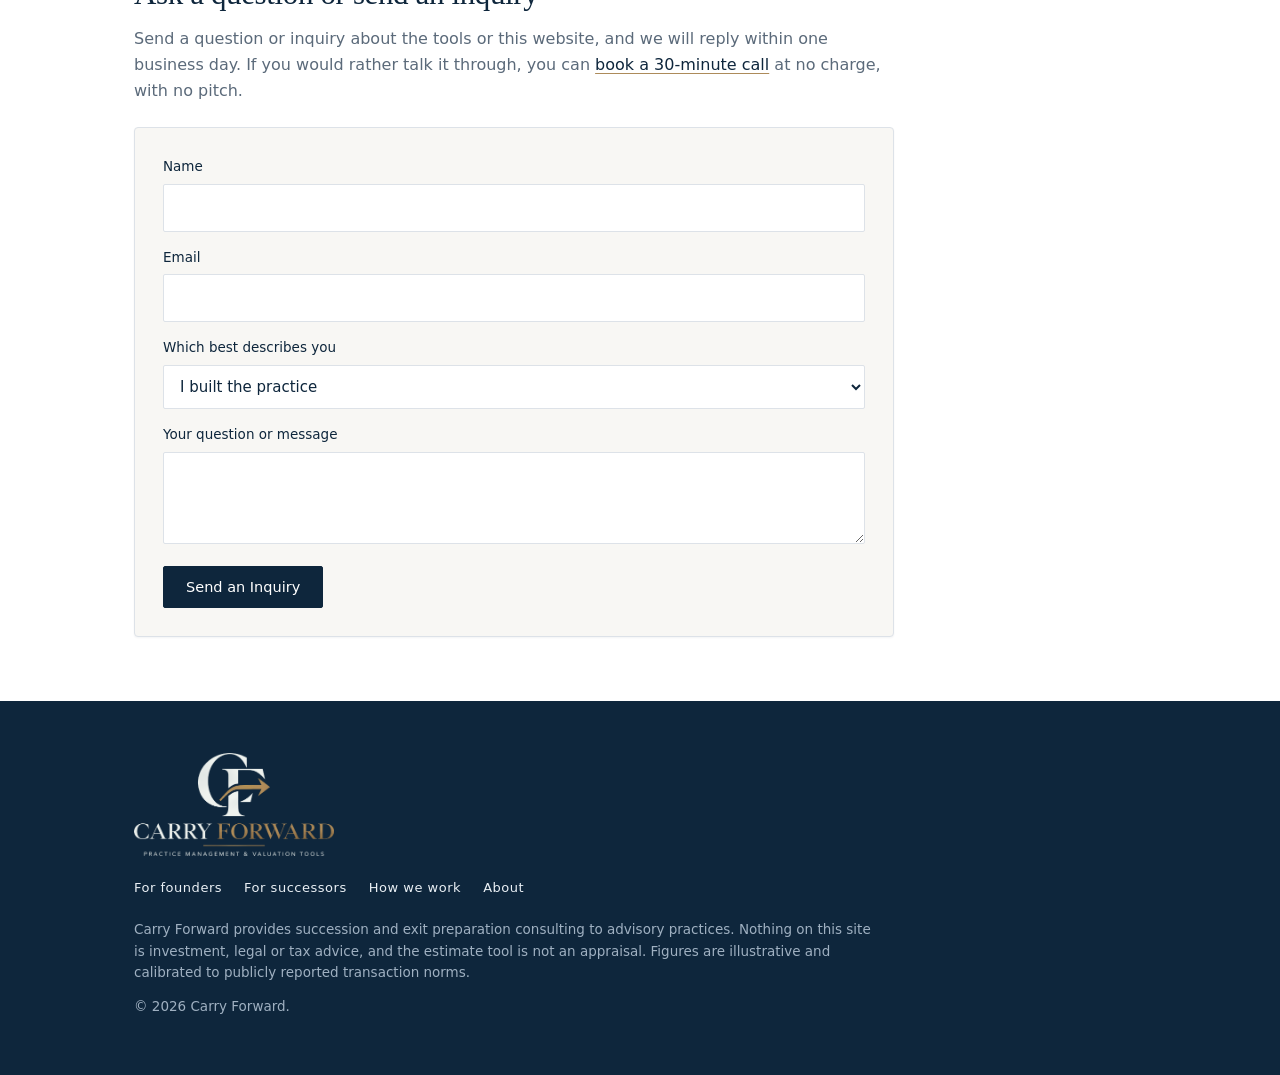
==== commit eb670df7: "fix" ====
--- a/index.html
+++ b/index.html
@@ -5,7 +5,7 @@
 <meta name="viewport" content="width=device-width, initial-scale=1" />
 <meta name="robots" content="noindex, nofollow" />
 <title>Carry Forward — succession and exit preparation for advisory practices</title>
-<meta name="description" content="Independent preparation for advisory practice succession, internal buyouts and sale. Fixed fees agreed up front, no success fee." />
+<meta name="description" content="Succession and exit preparation for advisory practices: internal transfers, outside sales and step-backs. Fees agreed up front, with no success fee." />
 <link rel="icon" href="assets/favicon.png" />
 <link rel="stylesheet" href="assets/site.css" />
 </head>
@@ -30,10 +30,10 @@
 <div class="hero">
   <div class="w">
     <div class="eyebrow">Succession and exit preparation for advisory practices</div>
-    <h1>The price of an advisory practice is set years before it sells.</h1>
+    <h1>Much of what an advisory practice can be worth is shaped years before any sale.</h1>
     <p class="lede">
-      We work with you during those years, on the specific things that move the number, for a
-      fee that stays the same whether or not you ever sell.
+      We work with you during those years on the factors that move the number. Our fees do not
+      depend on whether you sell.
     </p>
     <div class="cta">
       <a class="btn" href="#estimate">See what your practice is worth</a>
@@ -51,57 +51,63 @@
 
 <section>
   <div class="w narrow">
-    <h2>What makes this different</h2>
+    <h2>How Carry Forward works</h2>
+    <div class="pull">
+      <b>Something good is never easy</b>
+      Building a practice takes years, and preparing it to pass on takes the same sustained
+      effort. That work starts with understanding where the practice stands today.
+    </div>
     <div class="pull">
       <b>Many firms in this field are paid when a transaction closes. We are not.</b>
-      We charge a retainer for preparation work and an hourly rate when you want us alongside you
-      in a transaction, with no success fee. That keeps the advice to wait on the table, even when
-      waiting is the better choice for you.
+      We charge a retainer for preparation and an hourly rate for transaction support, with no
+      success fee and no referral fee from a buyer, lender or platform. Recommending that you wait
+      does not change what we earn.
     </div>
     <p>
-      Advisors inside wirehouses, insurance career systems and broker-dealers face a different
-      question, because their book may not be freely salable at all. We work with that situation
-      directly.
+      Advisors inside wirehouses, insurance career systems and broker-dealers can face a different
+      question, because the book may not be freely salable. We work with advisors in that
+      situation. The order of the work, with timing, is on the
+      <a href="how-we-work.html">How we work</a> page.
     </p>
   </div>
 </section>
 
 <section>
   <div class="w">
-    <h2>Two very different conversations</h2>
+    <h2>Two different conversations</h2>
     <p class="muted" style="max-width:62ch">
-      Succession involves two people who want different things from the same transition: the
-      advisor who built the practice, and the advisor expected to carry it forward. We work with
-      both, usually one at a time before bringing them together.
+      A succession involves two advisors with different questions: the one who built the practice
+      and the one expected to carry it forward. We work with each of them, usually one at a time
+      before bringing them together.
     </p>
     <div class="doors">
       <div class="door">
-        <h3>You built the practice</h3>
+        <h3>If you built the practice</h3>
         <p class="muted" style="font-size:14.5px">
-          If you expect to exit in the next 2 to 10 years, the plan you build now shapes the
-          choices available to you later.
+          If you expect to sell, transfer or step back from the practice within the next 2 to 10
+          years, the plan you build now shapes the choices available to you later.
         </p>
         <ul>
           <li>What your practice is worth today, and what is driving that number</li>
-          <li>What the same practice could be worth once it is prepared for a sale</li>
-          <li>Whether a buyer, inside your firm or outside it, could get financing at the price you have in mind</li>
-          <li>Whether you have a buy-sell agreement, internal or external, and what it already commits you to</li>
-          <li>What happens to your clients and your family if you are unable to work before a plan is in place</li>
+          <li>What the same practice could be worth once it is prepared to pass on</li>
+          <li>Whether a buyer, inside your firm or outside it, could finance the price you have in mind</li>
+          <li>What your buy-sell agreement, if you have one, already commits you to</li>
+          <li>What would happen to your clients and your family if you were unable to work before a plan is in place</li>
         </ul>
         <a class="btn" href="founders.html">For founders</a>
       </div>
       <div class="door">
-        <h3>You are the next generation</h3>
+        <h3>If you are the next generation</h3>
         <p class="muted" style="font-size:14.5px">
-          If you have been offered equity, it helps to know which kind, what it is worth, whether
-          you can afford it, and what your staying is worth to the person offering it.
+          If you have been offered equity, it helps to know which kind it is, what it is worth,
+          whether you can afford it and what your staying is worth to the person offering it.
         </p>
         <ul>
-          <li>Whether it is equity at all, or a plan that pays like a bonus</li>
-          <li>What the buy-in costs against your actual income</li>
-          <li>The tax you may owe on money you never receive</li>
+          <li>Whether it is equity or a plan that pays like a bonus</li>
+          <li>What the buy-in costs against your income</li>
+          <li>What tax you may owe on profit allocated to you but not paid out</li>
           <li>What your staying is worth to the firm's sale price</li>
-          <li>The ten things that have to be in the document</li>
+          <li>Which 10 items should be in the document</li>
         </ul>
         <a class="btn" href="successors.html">For successors</a>
       </div>
@@ -113,16 +119,17 @@
   <div class="w">
     <h2>A rough estimate, in about a minute</h2>
     <p class="muted" style="max-width:62ch">
-      Not an appraisal. It moves on the things buyers price, so it is a reasonable place to start
-      a conversation and a poor place to end one.
+      This is an estimate, not an appraisal. It responds to the factors buyers price, so it works
+      as a starting point for a conversation, not a conclusion. Owner-adjusted profit means profit
+      after the owner's pay is restated to a market salary.
     </p>
 
     <div class="calc">
       <div class="calc-grid">
         <div>
           <div class="f">
-            <label for="rev"><span>Revenue, last twelve months</span>
-              <span class="numbox"><span class="numbox-aff" aria-hidden="true">$</span><input type="text" inputmode="decimal" id="revBox" class="numbox-input" aria-label="Revenue, last twelve months" value="1,500,000" /></span>
+            <label for="rev"><span>Revenue, last 12 months</span>
+              <span class="numbox"><span class="numbox-aff" aria-hidden="true">$</span><input type="text" inputmode="decimal" id="revBox" class="numbox-input" aria-label="Revenue, last 12 months" value="1,500,000" /></span>
             </label>
             <input type="range" id="rev" min="0" max="1000" step="1" value="396" />
           </div>
@@ -151,20 +158,20 @@
             <input type="range" id="grow" min="-6" max="20" step="1" value="4" />
           </div>
           <div class="f">
-            <label for="team"><span>Who else the clients trust</span></label>
+            <label for="team"><span>Who else your clients trust</span></label>
             <select id="team">
               <option value="-0.45">Just me</option>
               <option value="0" selected>One junior advisor</option>
-              <option value="0.35">A second generation who owns relationships</option>
+              <option value="0.35">A next-generation advisor who owns relationships</option>
             </select>
           </div>
           <div class="f">
-            <label for="struct"><span>How the firm is structured</span></label>
+            <label for="struct"><span>How the practice is structured</span></label>
             <select id="struct">
-              <option value="0.80">One producer, support staff</option>
-              <option value="0.86" selected>Several advisors, separate books</option>
-              <option value="1.0">Shared clients, one set of books</option>
-              <option value="1.12">Multiple teams, professional management</option>
+              <option value="0.80">One advisor with support staff</option>
+              <option value="0.86" selected>Several advisors with separate client books</option>
+              <option value="1.0">Several advisors with shared clients and one P&amp;L</option>
+              <option value="1.12">Multiple teams with professional management</option>
             </select>
           </div>
         </div>
@@ -173,24 +180,24 @@
           <div class="result">
             <div class="muted small">Estimated enterprise value</div>
             <div class="big" id="range">—</div>
-            <div class="muted small" style="margin-top:6px"><span id="ebitdaOut">—</span> adjusted profit &nbsp;·&nbsp; <span id="multOut">—</span> revenue</div>
+            <div class="muted small" style="margin-top:6px"><span id="ebitdaOut">—</span> owner-adjusted profit &nbsp;·&nbsp; <span id="multOut">—</span> revenue</div>
           </div>
           <div style="margin-top:20px">
             <div class="row"><span>Owner-adjusted profit</span><b id="ebitdaVal">—</b></div>
-            <div class="row"><span>Revenue tied to one person</span><b id="keyPerson">—</b></div>
-            <div class="row"><span>Value if the same profit sat in a prepared firm</span><b id="prepared">—</b></div>
-            <div class="row"><span>Difference, before you win a single new client</span><b id="delta" style="color:var(--gain)">—</b></div>
+            <div class="row"><span>Estimated revenue tied to one person</span><b id="keyPerson">—</b></div>
+            <div class="row"><span>Estimated value with the same profit in a prepared firm</span><b id="prepared">—</b></div>
+            <div class="row"><span>Difference, with no new clients added</span><b id="delta" style="color:var(--gain)">—</b></div>
           </div>
           <div class="pull" style="margin-top:20px">
             <b id="verdict">Where the number comes from</b>
-            <span id="verdictText">Adjust the inputs and watch which one moves the number most.</span>
+            <span id="verdictText">Change an input to see how much it moves the estimate.</span>
           </div>
         </div>
       </div>
     </div>
     <p class="muted small" id="bigFirmNote" style="margin-top:14px;display:none">
-      At this size a buyer underwrites the management team and the client transition plan as much
-      as the earnings, so treat the range as a starting point rather than a price.
+      At this size a buyer evaluates the management team and the client transition plan as
+      closely as the earnings, so treat the range as a starting point, not a price.
     </p>
   </div>
 </section>
@@ -199,10 +206,10 @@
   <div class="w narrow">
     <h2>Ask a question or send an inquiry</h2>
     <p class="muted">
-      Have a question or an inquiry about the tools or this website? Send it below and you will
-      hear back within one business day. If you would rather talk it through, you can
-      <a href="https://scheduler.zoom.us/connor-polan-6bxqga/30-mins-with-carry-forward-partners" target="_blank" rel="noopener">book a 30-minute call</a>,
-      no charge and no pitch.
+      Send a question or inquiry about the tools or this website, and we will reply within one
+      business day. If you would rather talk it through, you can
+      <a href="https://scheduler.zoom.us/connor-polan-6bxqga/30-mins-with-carry-forward-partners" target="_blank" rel="noopener">book a 30-minute call</a>
+      at no charge, with no pitch.
     </p>
     <form class="book" action="https://formsubmit.co/connorptcu@outlook.com" method="POST">
       <input type="hidden" name="_subject" value="New inquiry — Carry Forward" />
@@ -211,7 +218,7 @@
       <div class="fg"><label for="n">Name</label><input id="n" name="name" required /></div>
       <div class="fg"><label for="e">Email</label><input id="e" name="email" type="email" required /></div>
       <div class="fg">
-        <label for="r">Which describes you</label>
+        <label for="r">Which best describes you</label>
         <select id="r" name="role">
           <option>I built the practice</option>
           <option>I am the next generation</option>
@@ -219,9 +226,9 @@
           <option>Something else</option>
         </select>
       </div>
-      <div class="fg"><label for="m">What is on your mind</label><textarea id="m" name="message"></textarea></div>
+      <div class="fg"><label for="m">Your question or message</label><textarea id="m" name="message"></textarea></div>
       <button class="btn" type="submit">Send an Inquiry</button>
-      <p id="sent" class="muted" style="display:none;margin-top:14px">Thank you. You will hear back within one business day.</p>
+      <p id="sent" class="muted" style="display:none;margin-top:14px">Thank you. We will reply within one business day.</p>
     </form>
   </div>
 </section>
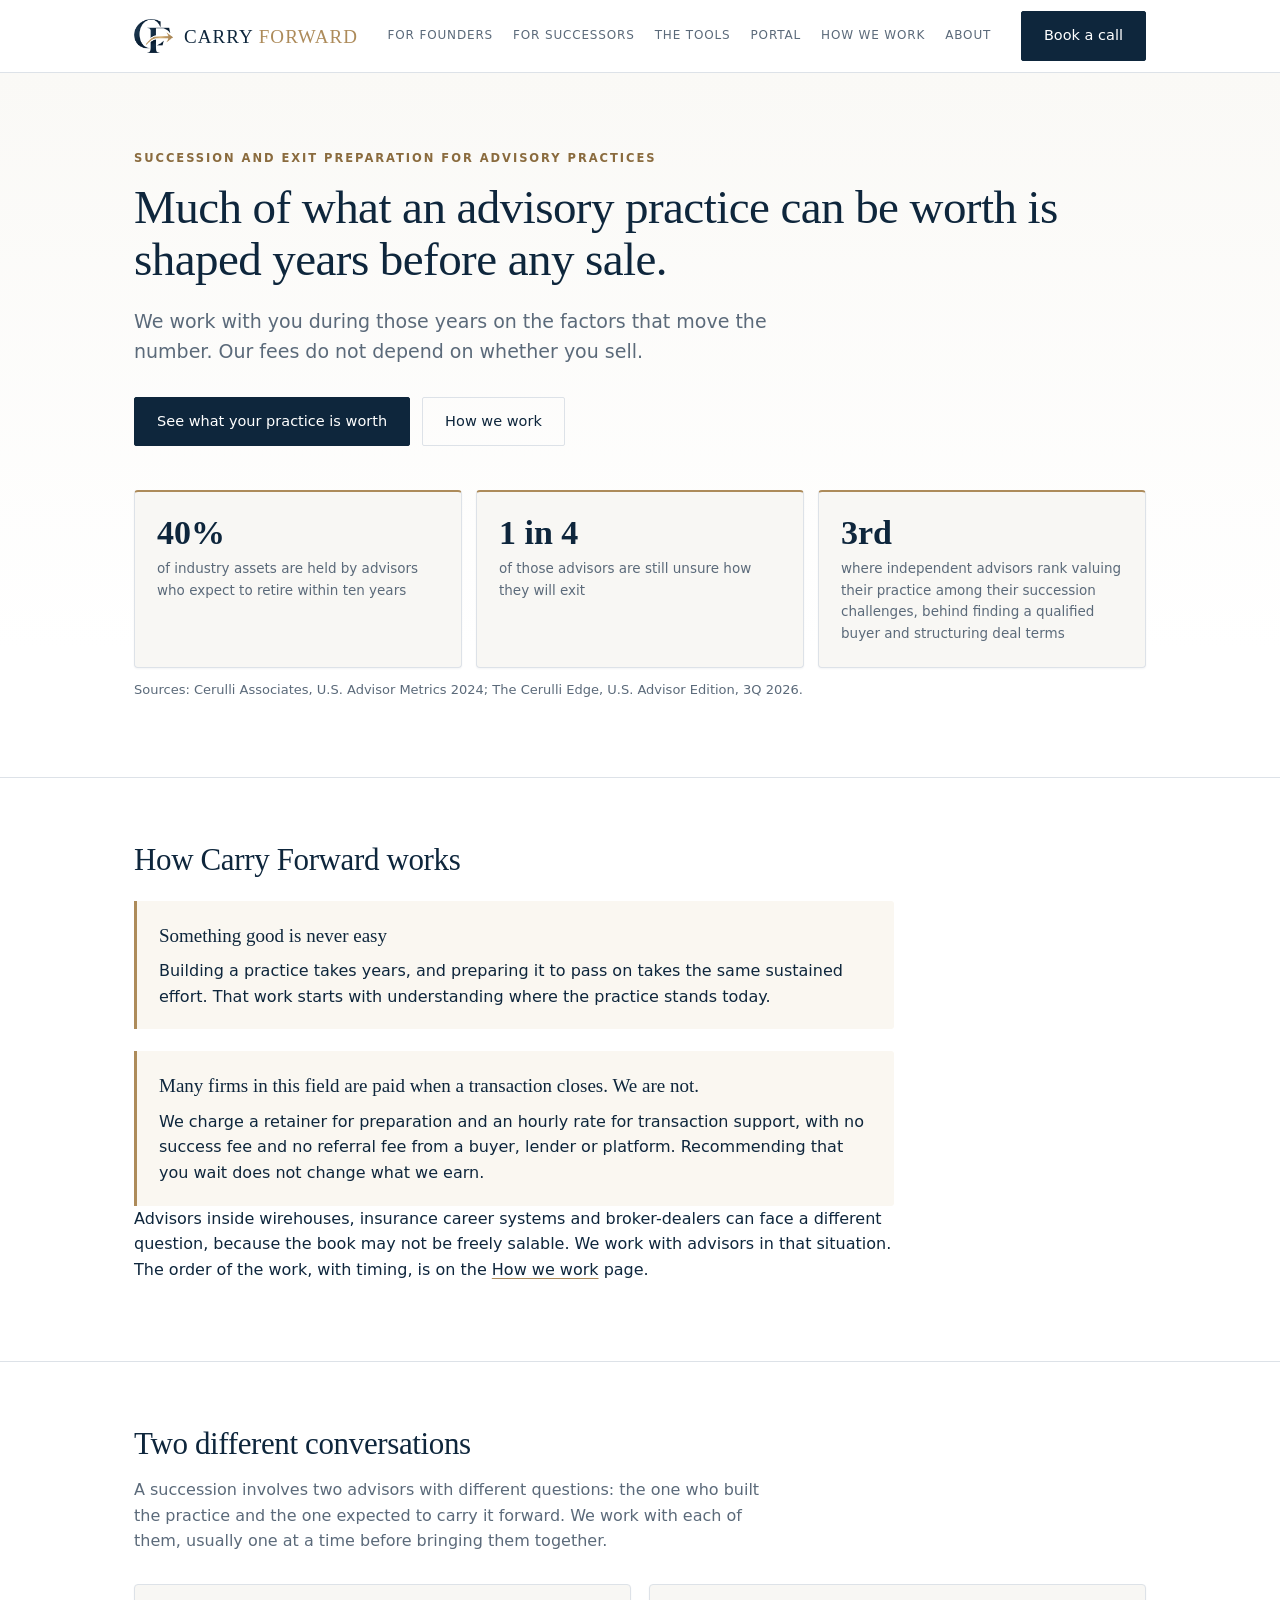
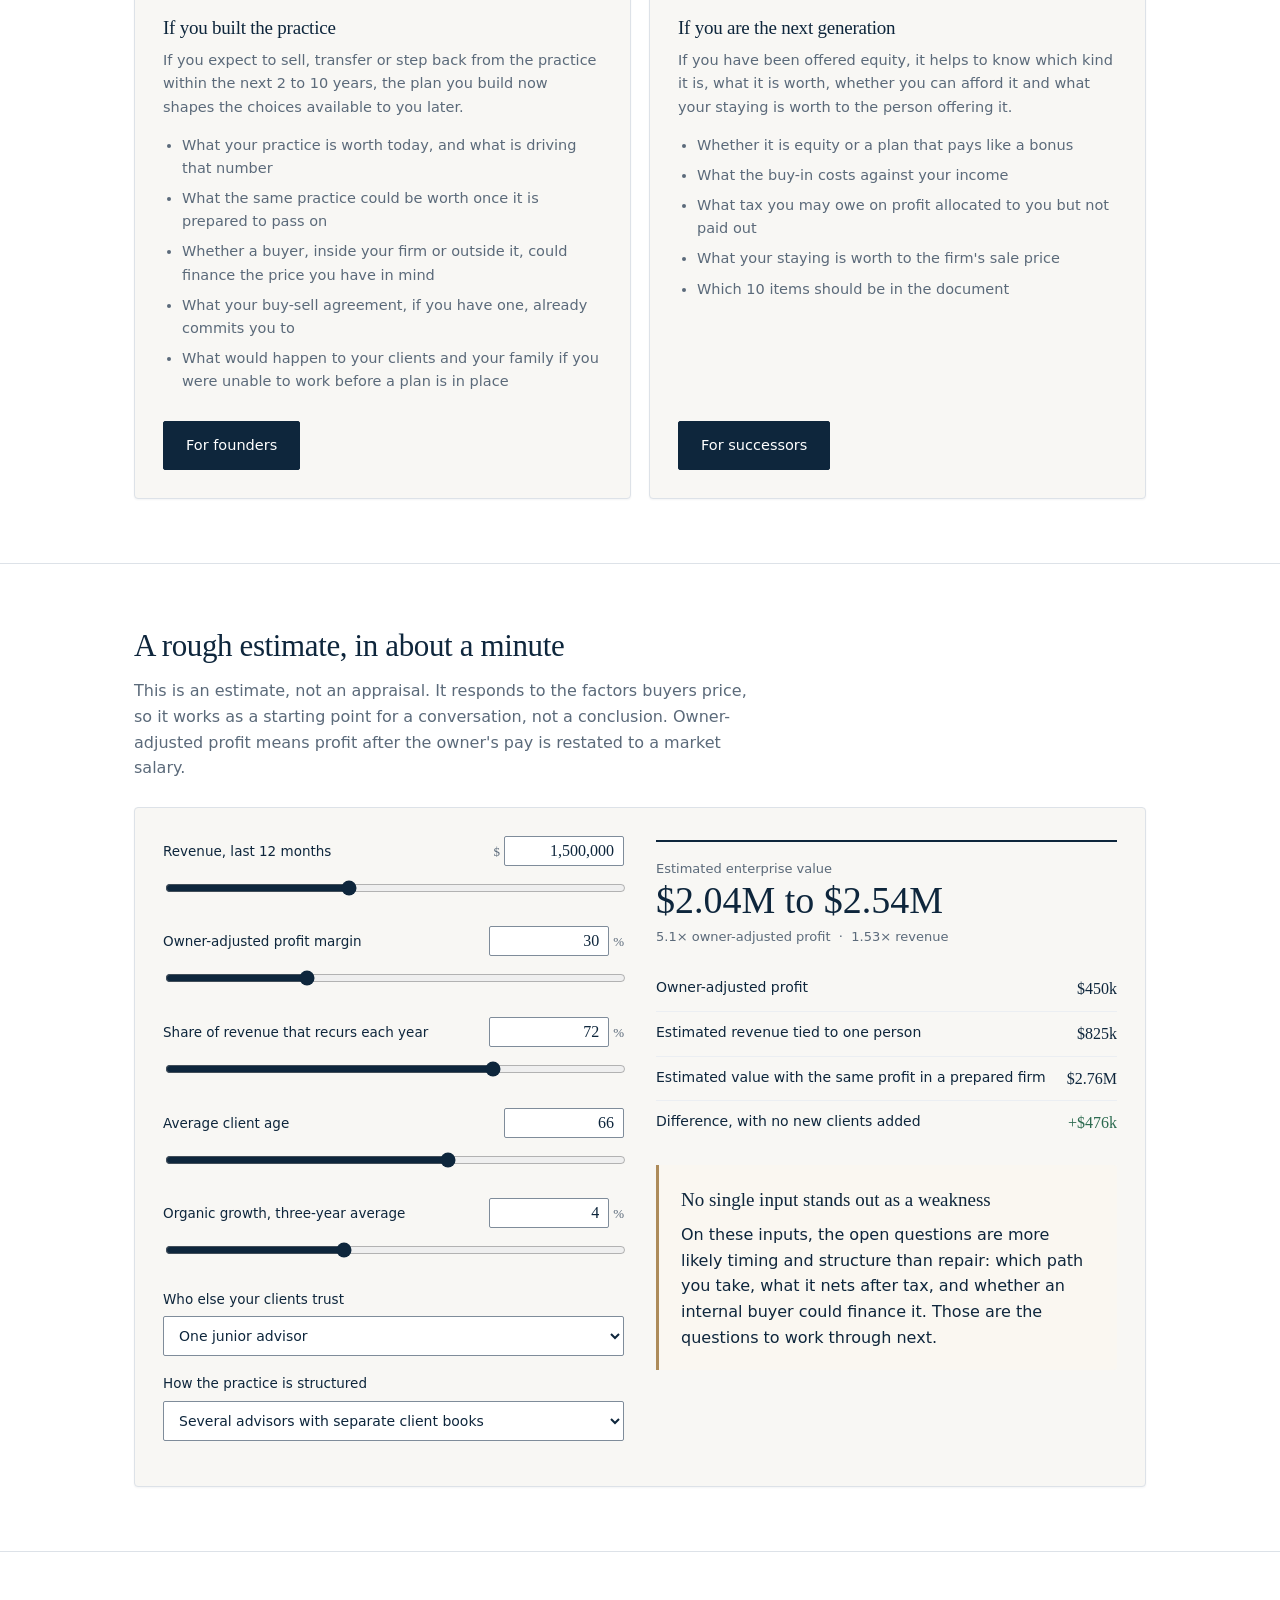
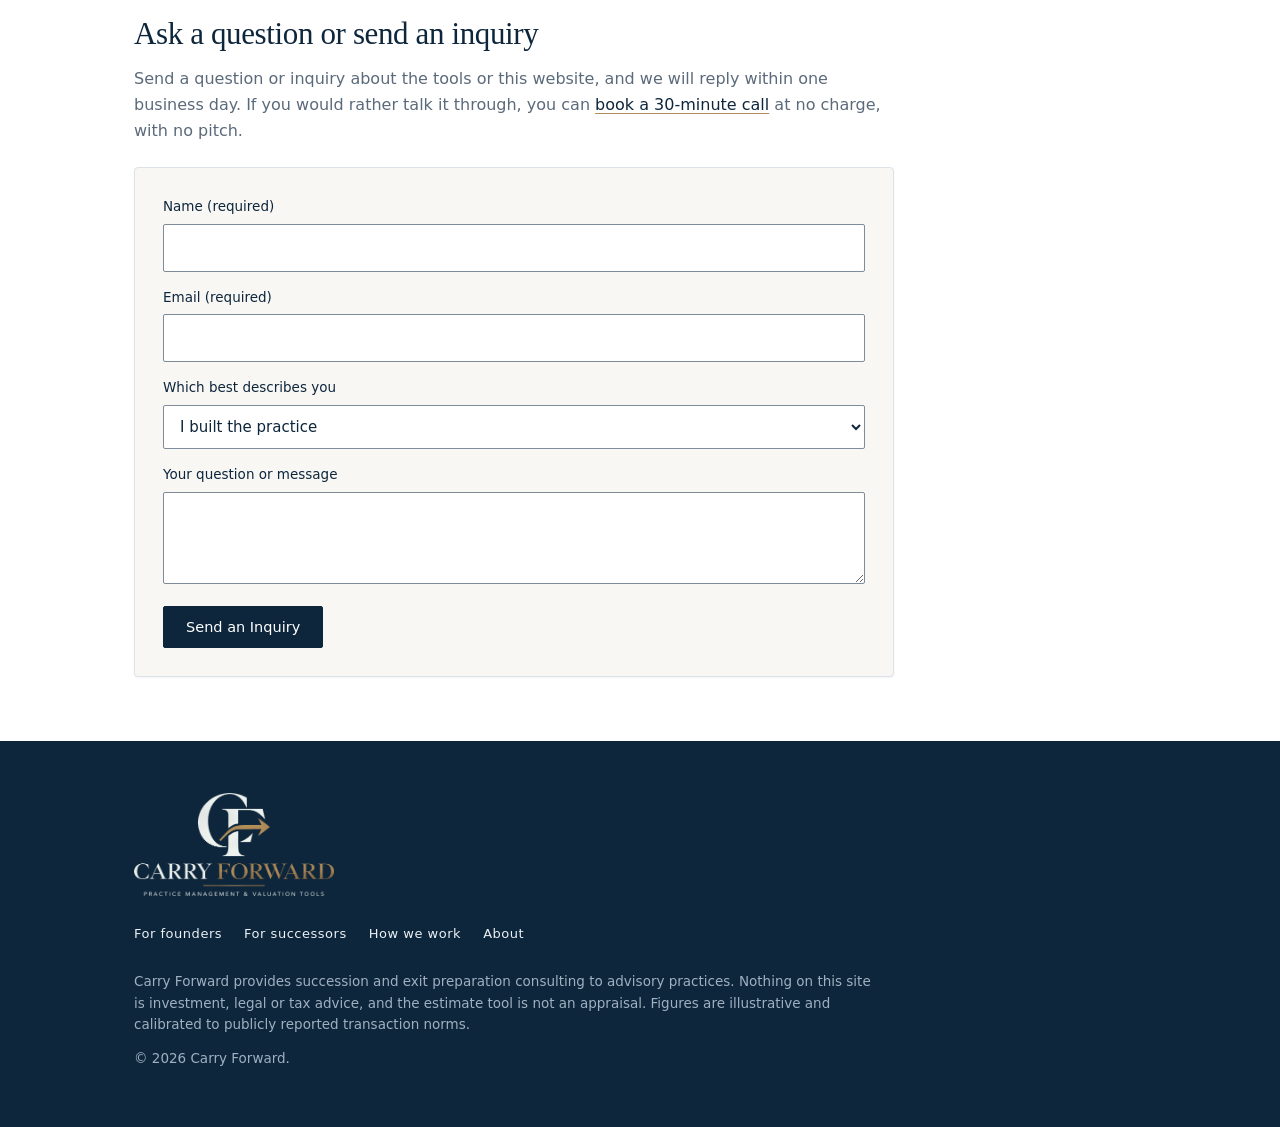
==== commit b6fd5ac3: "Add branded sign-in page for the portal, plus accessibility and calculator fixes Portal nav links no" ====
--- a/index.html
+++ b/index.html
@@ -11,21 +11,28 @@
 </head>
 <body>
 
+<a class="skip" href="#content">Skip to content</a>
+
 <header>
   <div class="w nav">
     <a class="mark" href="index.html"><img src="assets/cf-mark-sm.png" alt="" /><span class="wm">Carry<i>&nbsp;Forward</i></span></a>
-    <button class="burger" id="burger" aria-label="Menu" aria-expanded="false"><span></span><span></span><span></span></button>
+    <button class="burger" id="burger" aria-label="Menu" aria-controls="links" aria-expanded="false"><span></span><span></span><span></span></button>
+    <nav aria-label="Main">
     <ul class="links" id="links">
       <li><a href="founders.html">For founders</a></li>
       <li><a href="successors.html">For successors</a></li>
       <li><a href="tools.html">The tools</a></li>
-      <li><a href="portal.html">Portal</a></li>
+      <li><a href="signin.html">Portal</a></li>
       <li><a href="how-we-work.html">How we work</a></li>
       <li><a href="about.html">About</a></li>
+      <li class="menu-cta"><a href="https://scheduler.zoom.us/connor-polan-6bxqga/30-mins-with-carry-forward-partners" target="_blank" rel="noopener">Book a call<span class="sr-only"> (opens in a new tab)</span></a></li>
     </ul>
-    <div class="navtools"><a class="btn" href="https://scheduler.zoom.us/connor-polan-6bxqga/30-mins-with-carry-forward-partners" target="_blank" rel="noopener">Book a call</a></div>
+    </nav>
+    <div class="navtools"><a class="btn" href="https://scheduler.zoom.us/connor-polan-6bxqga/30-mins-with-carry-forward-partners" target="_blank" rel="noopener">Book a call<span class="sr-only"> (opens in a new tab)</span></a></div>
   </div>
 </header>
+
+<main id="content" tabindex="-1">
 
 <div class="hero">
   <div class="w">
@@ -128,33 +135,28 @@
       <div class="calc-grid">
         <div>
           <div class="f">
-            <label for="rev"><span>Revenue, last 12 months</span>
-              <span class="numbox"><span class="numbox-aff" aria-hidden="true">$</span><input type="text" inputmode="decimal" id="revBox" class="numbox-input" aria-label="Revenue, last 12 months" value="1,500,000" /></span>
-            </label>
+            <div class="lab"><label for="rev">Revenue, last 12 months</label>
+              <span class="numbox"><span class="numbox-aff" aria-hidden="true">$</span><input type="text" inputmode="decimal" id="revBox" class="numbox-input" aria-label="Revenue, last 12 months, exact value" value="1,500,000" /></span></div>
             <input type="range" id="rev" min="0" max="1000" step="1" value="396" />
           </div>
           <div class="f">
-            <label for="margin"><span>Owner-adjusted profit margin</span>
-              <span class="numbox"><input type="text" inputmode="decimal" id="marginBox" class="numbox-input" aria-label="Owner-adjusted profit margin" value="30" /><span class="numbox-aff" aria-hidden="true">%</span></span>
-            </label>
+            <div class="lab"><label for="margin">Owner-adjusted profit margin</label>
+              <span class="numbox"><input type="text" inputmode="decimal" id="marginBox" class="numbox-input" aria-label="Owner-adjusted profit margin, exact value" value="30" /><span class="numbox-aff" aria-hidden="true">%</span></span></div>
             <input type="range" id="margin" min="0" max="100" step="1" value="30" />
           </div>
           <div class="f">
-            <label for="fee"><span>Share of revenue that recurs each year</span>
-              <span class="numbox"><input type="text" inputmode="decimal" id="feeBox" class="numbox-input" aria-label="Share of revenue that recurs each year" value="72" /><span class="numbox-aff" aria-hidden="true">%</span></span>
-            </label>
+            <div class="lab"><label for="fee">Share of revenue that recurs each year</label>
+              <span class="numbox"><input type="text" inputmode="decimal" id="feeBox" class="numbox-input" aria-label="Share of revenue that recurs each year, exact value" value="72" /><span class="numbox-aff" aria-hidden="true">%</span></span></div>
             <input type="range" id="fee" min="0" max="100" step="1" value="72" />
           </div>
           <div class="f">
-            <label for="age"><span>Average client age</span>
-              <span class="numbox"><input type="text" inputmode="decimal" id="ageBox" class="numbox-input" aria-label="Average client age" value="66" /></span>
-            </label>
+            <div class="lab"><label for="age">Average client age</label>
+              <span class="numbox"><input type="text" inputmode="decimal" id="ageBox" class="numbox-input" aria-label="Average client age, exact value" value="66" /></span></div>
             <input type="range" id="age" min="40" max="82" step="1" value="66" />
           </div>
           <div class="f">
-            <label for="grow"><span>Organic growth, three-year average</span>
-              <span class="numbox"><input type="text" inputmode="decimal" id="growBox" class="numbox-input" aria-label="Organic growth, three-year average" value="4" /><span class="numbox-aff" aria-hidden="true">%</span></span>
-            </label>
+            <div class="lab"><label for="grow">Organic growth, three-year average</label>
+              <span class="numbox"><input type="text" inputmode="decimal" id="growBox" class="numbox-input" aria-label="Organic growth, three-year average, exact value" value="4" /><span class="numbox-aff" aria-hidden="true">%</span></span></div>
             <input type="range" id="grow" min="-6" max="20" step="1" value="4" />
           </div>
           <div class="f">
@@ -177,6 +179,7 @@
         </div>
 
         <div>
+          <p class="sr-only" id="estStatus" role="status" aria-live="polite"></p>
           <div class="result">
             <div class="muted small">Estimated enterprise value</div>
             <div class="big" id="range">—</div>
@@ -208,15 +211,15 @@
     <p class="muted">
       Send a question or inquiry about the tools or this website, and we will reply within one
       business day. If you would rather talk it through, you can
-      <a href="https://scheduler.zoom.us/connor-polan-6bxqga/30-mins-with-carry-forward-partners" target="_blank" rel="noopener">book a 30-minute call</a>
+      <a href="https://scheduler.zoom.us/connor-polan-6bxqga/30-mins-with-carry-forward-partners" target="_blank" rel="noopener">book a 30-minute call<span class="sr-only"> (opens in a new tab)</span></a>
       at no charge, with no pitch.
     </p>
     <form class="book" action="https://formsubmit.co/connorptcu@outlook.com" method="POST">
       <input type="hidden" name="_subject" value="New inquiry — Carry Forward" />
       <input type="hidden" name="_template" value="table" />
       <input type="hidden" name="_captcha" value="false" />
-      <div class="fg"><label for="n">Name</label><input id="n" name="name" required /></div>
-      <div class="fg"><label for="e">Email</label><input id="e" name="email" type="email" required /></div>
+      <div class="fg"><label for="n">Name (required)</label><input id="n" name="name" autocomplete="name" required /></div>
+      <div class="fg"><label for="e">Email (required)</label><input id="e" name="email" type="email" autocomplete="email" required /></div>
       <div class="fg">
         <label for="r">Which best describes you</label>
         <select id="r" name="role">
@@ -228,10 +231,12 @@
       </div>
       <div class="fg"><label for="m">Your question or message</label><textarea id="m" name="message"></textarea></div>
       <button class="btn" type="submit">Send an Inquiry</button>
-      <p id="sent" class="muted" style="display:none;margin-top:14px">Thank you. We will reply within one business day.</p>
+      <p id="sent" class="muted" role="status" tabindex="-1" data-ok="Thank you. We will reply within one business day."></p>
     </form>
   </div>
 </section>
+
+</main>
 
 <footer>
   <div class="w">
--- a/assets/site.css
+++ b/assets/site.css
@@ -3,13 +3,14 @@
   --navy:#0E263C; --navy-700:#1A3755; --gold:#AD8B5A; --gold-light:#D4B583; --gold-deep:#8A6B3E;
   --ground:#FFFFFF; --panel:#F8F7F4; --ink:#0E263C; --muted:#5B6A7A;
   --rule:#DDE2E8; --soft:#EBEEF2; --gain:#2C6A4F; --drag:#8A3B2C;
-  --brass:#AD8B5A; --accent:#2E4A6B;
+  --brass:#AD8B5A; --accent:#2E4A6B; --field:#7F8C9A;
   --serif:'Iowan Old Style','Palatino Linotype',Palatino,'Book Antiqua',Georgia,serif;
   --sans:ui-sans-serif,system-ui,-apple-system,'Segoe UI',Helvetica,Arial,sans-serif;
   --shadow:0 1px 2px rgba(14,38,60,.05);
 }
 *{box-sizing:border-box}
-html{scroll-behavior:smooth}
+html{scroll-behavior:smooth;scroll-padding-top:88px}
+@media(prefers-reduced-motion:reduce){html{scroll-behavior:auto}*{transition:none!important}}
 body{margin:0;background:var(--ground);color:var(--ink);font-family:var(--sans);font-size:16px;line-height:1.6;-webkit-font-smoothing:antialiased}
 .w{max-width:1060px;margin:0 auto;padding:0 24px}
 /* narrow sections keep the same left edge as full-width ones; only the column is capped */
@@ -24,6 +25,10 @@
 p a:hover,li a:hover{color:var(--gold-deep)}
 .muted{color:var(--muted)}
 .small{font-size:13px}
+.sr-only{position:absolute;width:1px;height:1px;margin:-1px;padding:0;overflow:hidden;clip:rect(0,0,0,0);white-space:nowrap;border:0}
+.skip{position:absolute;left:12px;top:-60px;z-index:60;background:var(--navy);color:#fff;padding:10px 16px;border-radius:2px;font-size:14px;text-decoration:none}
+.skip:focus{top:12px}
+main:focus{outline:none}
 
 /* ---------- header ---------- */
 header{border-bottom:1px solid var(--rule);position:sticky;top:0;background:rgba(255,255,255,.93);backdrop-filter:blur(10px);z-index:30}
@@ -39,15 +44,20 @@
 .nav .btn{white-space:nowrap}
 .burger{display:none;background:transparent;border:1px solid var(--rule);border-radius:2px;width:40px;height:38px;cursor:pointer;padding:0;color:var(--navy)}
 .burger span{display:block;width:17px;height:1.5px;background:currentColor;margin:3.5px auto}
+.links .menu-cta{display:none}
 @media(max-width:1080px){
-  .links{position:absolute;top:100%;left:0;right:0;background:#fff;border-bottom:1px solid var(--rule);
+  .nav>nav{position:absolute;top:100%;left:0;right:0}
+  .links{background:#fff;border-bottom:1px solid var(--rule);
     flex-direction:column;gap:0;padding:6px 24px 14px;display:none;box-shadow:0 10px 24px rgba(14,38,60,.07);white-space:normal}
   .links.open{display:flex}
   .links li{border-bottom:1px solid var(--soft)}
   .links li:last-child{border-bottom:none}
   .links a{display:block;padding:14px 0;font-size:13px}
-  .burger{display:block}
-  .nav .btn{display:none}
+  .burger{display:block;margin-left:auto}
+  .navtools{display:none}
+  .links .menu-cta{display:block;padding:14px 0 4px}
+  .links .menu-cta a{display:inline-block;background:var(--navy);color:#fff;padding:12px 22px;border:1px solid var(--navy);border-radius:2px;font-size:13px}
+  .links .menu-cta a:hover{color:#fff;background:var(--navy-700);border-color:var(--navy-700)}
 }
 @media(max-width:620px){
   .nav{height:64px}
@@ -58,6 +68,7 @@
 .btn{display:inline-block;background:var(--navy);color:#fff;text-decoration:none;padding:12px 22px;border-radius:2px;
   font-size:14.5px;border:1px solid var(--navy);cursor:pointer;font-family:inherit;transition:background .18s,border-color .18s,color .18s}
 .btn:hover{background:var(--navy-700);border-color:var(--navy-700)}
+.btn[aria-disabled="true"]{opacity:.65;cursor:progress}
 .btn.ghost{background:transparent;color:var(--navy);border-color:var(--rule)}
 .btn.ghost:hover{background:transparent;color:var(--gold-deep);border-color:var(--gold)}
 
@@ -68,7 +79,7 @@
   background:linear-gradient(180deg,#FAF9F6 0%,#FFFFFF 82%)}
 .hero p.lede{font-size:19px;color:var(--muted);max-width:56ch;margin-top:20px}
 .hero .cta{margin-top:30px;display:flex;gap:12px;flex-wrap:wrap}
-.eyebrow{font-size:11.5px;font-weight:600;letter-spacing:.17em;text-transform:uppercase;color:var(--gold);margin-bottom:15px}
+.eyebrow{font-size:11.5px;font-weight:600;letter-spacing:.17em;text-transform:uppercase;color:var(--gold-deep);margin-bottom:15px}
 .eyebrow.alt{color:var(--accent)}
 .two{display:grid;grid-template-columns:1fr 1fr;gap:38px;align-items:start}
 @media(max-width:860px){.two{grid-template-columns:1fr;gap:26px}}
@@ -79,9 +90,10 @@
 .stats span{font-size:13.5px;color:var(--muted);display:block;margin-top:7px}
 @media(max-width:700px){.stats{grid-template-columns:1fr}}
 
-.doors{display:grid;grid-template-columns:repeat(auto-fit,minmax(290px,1fr));gap:18px;margin-top:30px}
+.doors{display:grid;grid-template-columns:repeat(auto-fit,minmax(min(290px,100%),1fr));gap:18px;margin-top:30px}
 .door{background:var(--panel);border:1px solid var(--rule);border-radius:4px;padding:28px;display:flex;flex-direction:column;box-shadow:var(--shadow)}
-.door h3{color:var(--navy)}
+.door h3,.door h2{color:var(--navy)}
+.door h2{font-size:19px;margin-bottom:6px}
 .door ul{margin:0 0 20px;padding-left:19px;color:var(--muted);font-size:14.5px}
 .door li{margin-bottom:7px}
 .door .btn{align-self:flex-start;margin-top:auto}
@@ -96,7 +108,7 @@
 
 .phases{margin-top:26px}
 .phase{background:var(--panel);border:1px solid var(--rule);border-radius:4px;padding:24px;margin-bottom:12px;display:grid;grid-template-columns:auto 1fr;gap:20px;box-shadow:var(--shadow)}
-.phase .n{font-family:var(--serif);font-size:31px;color:var(--gold);line-height:1;font-variant-numeric:tabular-nums}
+.phase .n{font-family:var(--serif);font-size:31px;color:var(--gold-deep);line-height:1;font-variant-numeric:tabular-nums}
 .phase p{margin:6px 0 0;font-size:14.5px;color:var(--muted);max-width:62ch}
 .phase .when{font-size:12px;letter-spacing:.07em;text-transform:uppercase;color:var(--gold-deep);margin-top:9px}
 
@@ -105,17 +117,18 @@
 .calc-grid{display:grid;grid-template-columns:1fr 1fr;gap:32px}
 @media(max-width:780px){.calc-grid{grid-template-columns:1fr;gap:24px}}
 .f{margin-bottom:17px}
-.f label{display:flex;justify-content:space-between;align-items:baseline;gap:10px;font-size:13.5px;margin-bottom:6px}
+.f label,.f .lab{display:flex;justify-content:space-between;align-items:baseline;gap:10px;font-size:13.5px;margin-bottom:6px}
+.f .lab label{display:block;margin-bottom:0}
 .f output{font-family:var(--serif);font-size:16px;font-variant-numeric:tabular-nums}
 .numbox{display:inline-flex;align-items:baseline;gap:4px;flex:0 0 auto}
 .numbox-aff{font-family:var(--serif);font-size:13px;color:var(--muted)}
 .numbox-input{width:120px;max-width:40vw;font-family:var(--serif);font-size:16px;font-variant-numeric:tabular-nums;text-align:right;
-  border:1px solid var(--rule);border-radius:2px;padding:5px 9px;background:#fff;color:var(--ink)}
-.numbox-input:focus{outline:none;border-color:var(--gold);box-shadow:0 0 0 2px rgba(173,139,90,.16)}
-input[type=range]{width:100%;accent-color:var(--navy);height:20px}
+  border:1px solid var(--field);border-radius:2px;padding:5px 9px;background:#fff;color:var(--ink)}
+.numbox-input:focus,select:focus,form.book input:focus,form.book textarea:focus,form.book select:focus{outline:2px solid var(--navy);outline-offset:2px;border-color:var(--navy)}
+input[type=range]{width:100%;accent-color:var(--navy);height:28px}
 .alt input[type=range]{accent-color:var(--gold)}
-select{width:100%;font:inherit;font-size:14px;padding:10px 11px;border:1px solid var(--rule);border-radius:2px;background:#fff;color:var(--ink)}
-select:focus{outline:none;border-color:var(--gold)}
+select{width:100%;font:inherit;font-size:14px;padding:10px 11px;border:1px solid var(--field);border-radius:2px;background:#fff;color:var(--ink)}
+@media(max-width:700px){select,.numbox-input,form.book input,form.book textarea,form.book select{font-size:16px}}
 .result{border-top:2px solid var(--navy);padding-top:17px;margin-top:4px}
 .result .big{font-family:var(--serif);font-size:clamp(27px,4.4vw,38px);line-height:1.08;color:var(--navy);font-variant-numeric:tabular-nums}
 .row{display:flex;justify-content:space-between;gap:12px;padding:9px 0;border-bottom:1px solid var(--soft);font-size:14px}
@@ -139,9 +152,10 @@
 form.book{background:var(--panel);border:1px solid var(--rule);border-radius:4px;padding:28px;margin-top:24px;box-shadow:var(--shadow)}
 form.book .fg{margin-bottom:15px}
 form.book label{display:block;font-size:13.5px;margin-bottom:6px}
-form.book input,form.book textarea,form.book select{width:100%;font:inherit;font-size:15px;padding:11px 12px;border:1px solid var(--rule);border-radius:2px;background:#fff;color:var(--ink)}
-form.book input:focus,form.book textarea:focus{outline:none;border-color:var(--gold);box-shadow:0 0 0 2px rgba(173,139,90,.16)}
+form.book input,form.book textarea,form.book select{width:100%;font:inherit;font-size:15px;padding:11px 12px;border:1px solid var(--field);border-radius:2px;background:#fff;color:var(--ink)}
 form.book textarea{min-height:92px;resize:vertical}
+#sent{margin:14px 0 0}
+#sent:empty{margin:0}
 
 /* ---------- footer ---------- */
 footer{background:var(--navy);color:#9FB0C1;padding:52px 0 46px;font-size:13.5px}
@@ -151,5 +165,5 @@
 footer a{color:#D5DEE7;text-decoration:none;border-bottom:1px solid rgba(213,222,231,.28)}
 footer a:hover{color:var(--gold-light);border-bottom-color:var(--gold-light)}
 footer .fnav{display:flex;flex-wrap:wrap;gap:22px;margin-bottom:20px;font-size:13px;letter-spacing:.04em}
-footer .fnav a{border-bottom:none;color:#EAF0F5}
+footer .fnav a{border-bottom:none;color:#EAF0F5;display:inline-block;padding:6px 0}
 footer .fnav a:hover{color:var(--gold-light)}
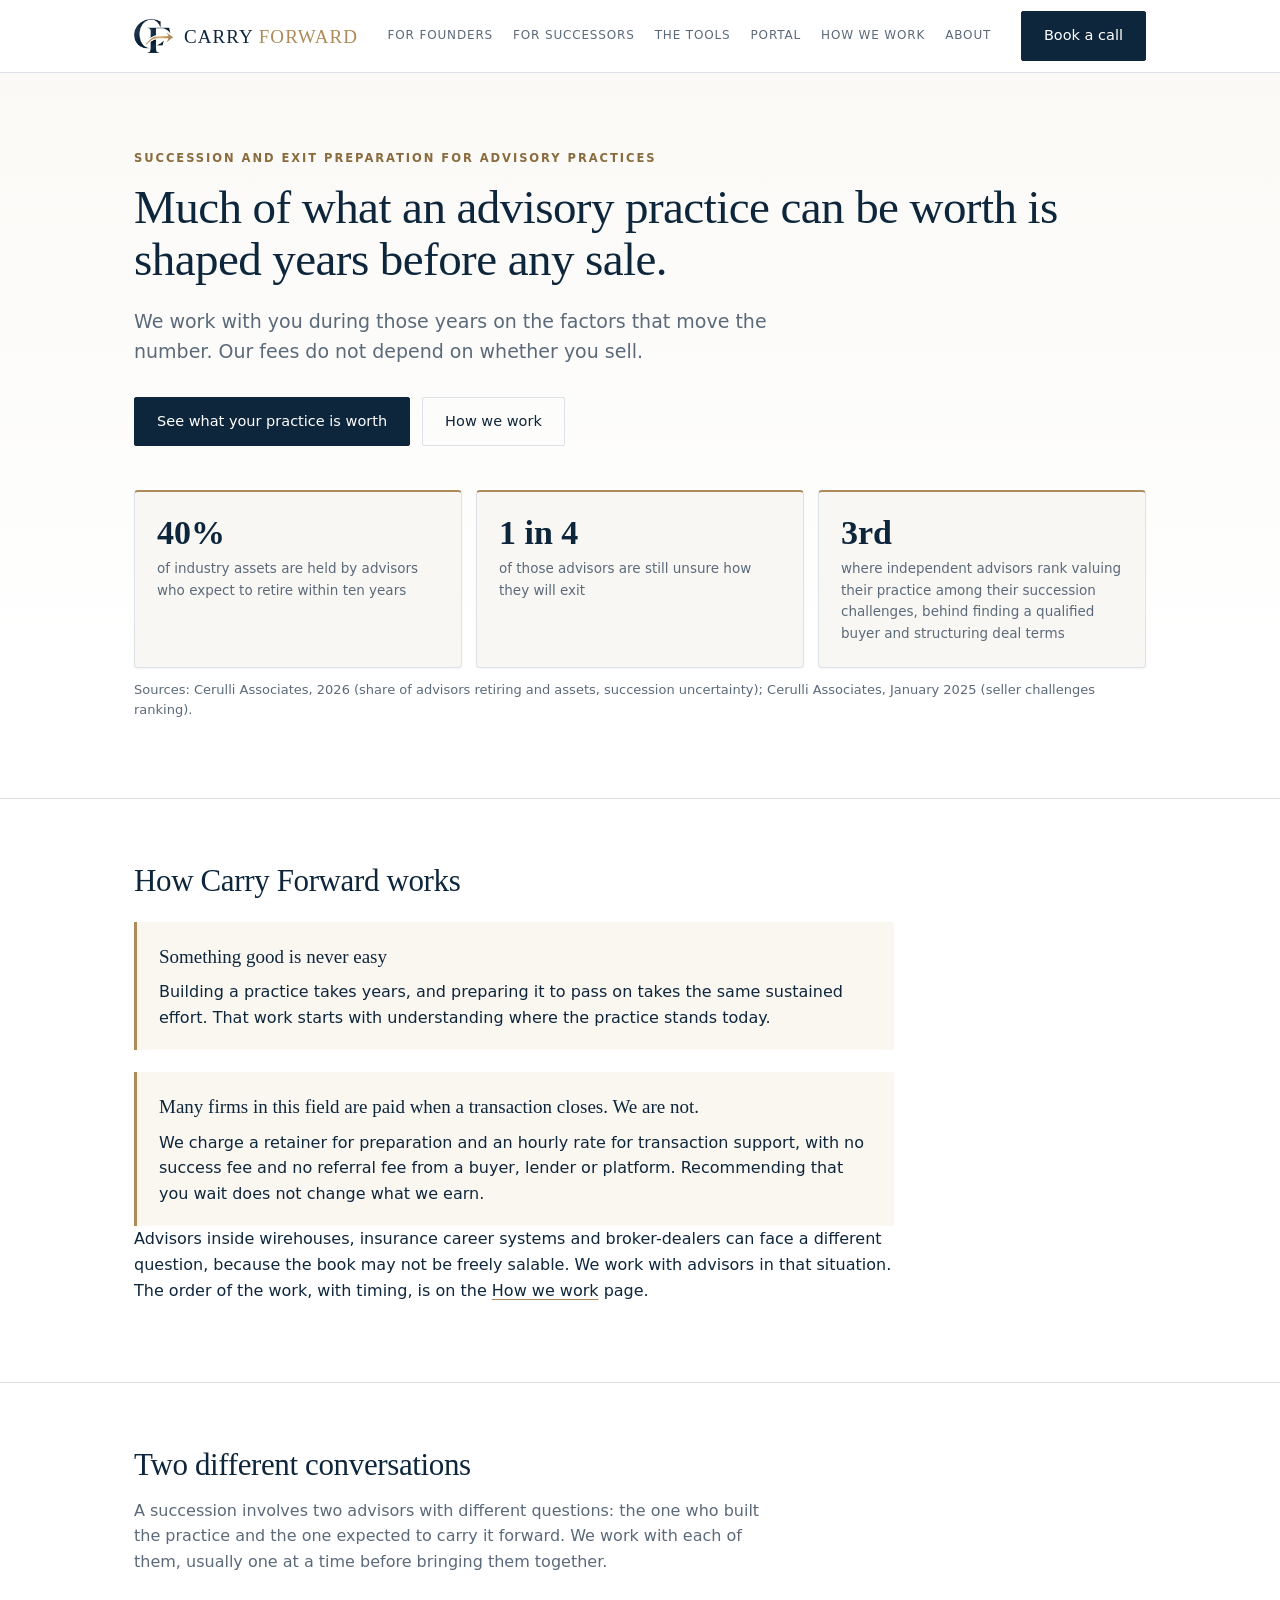
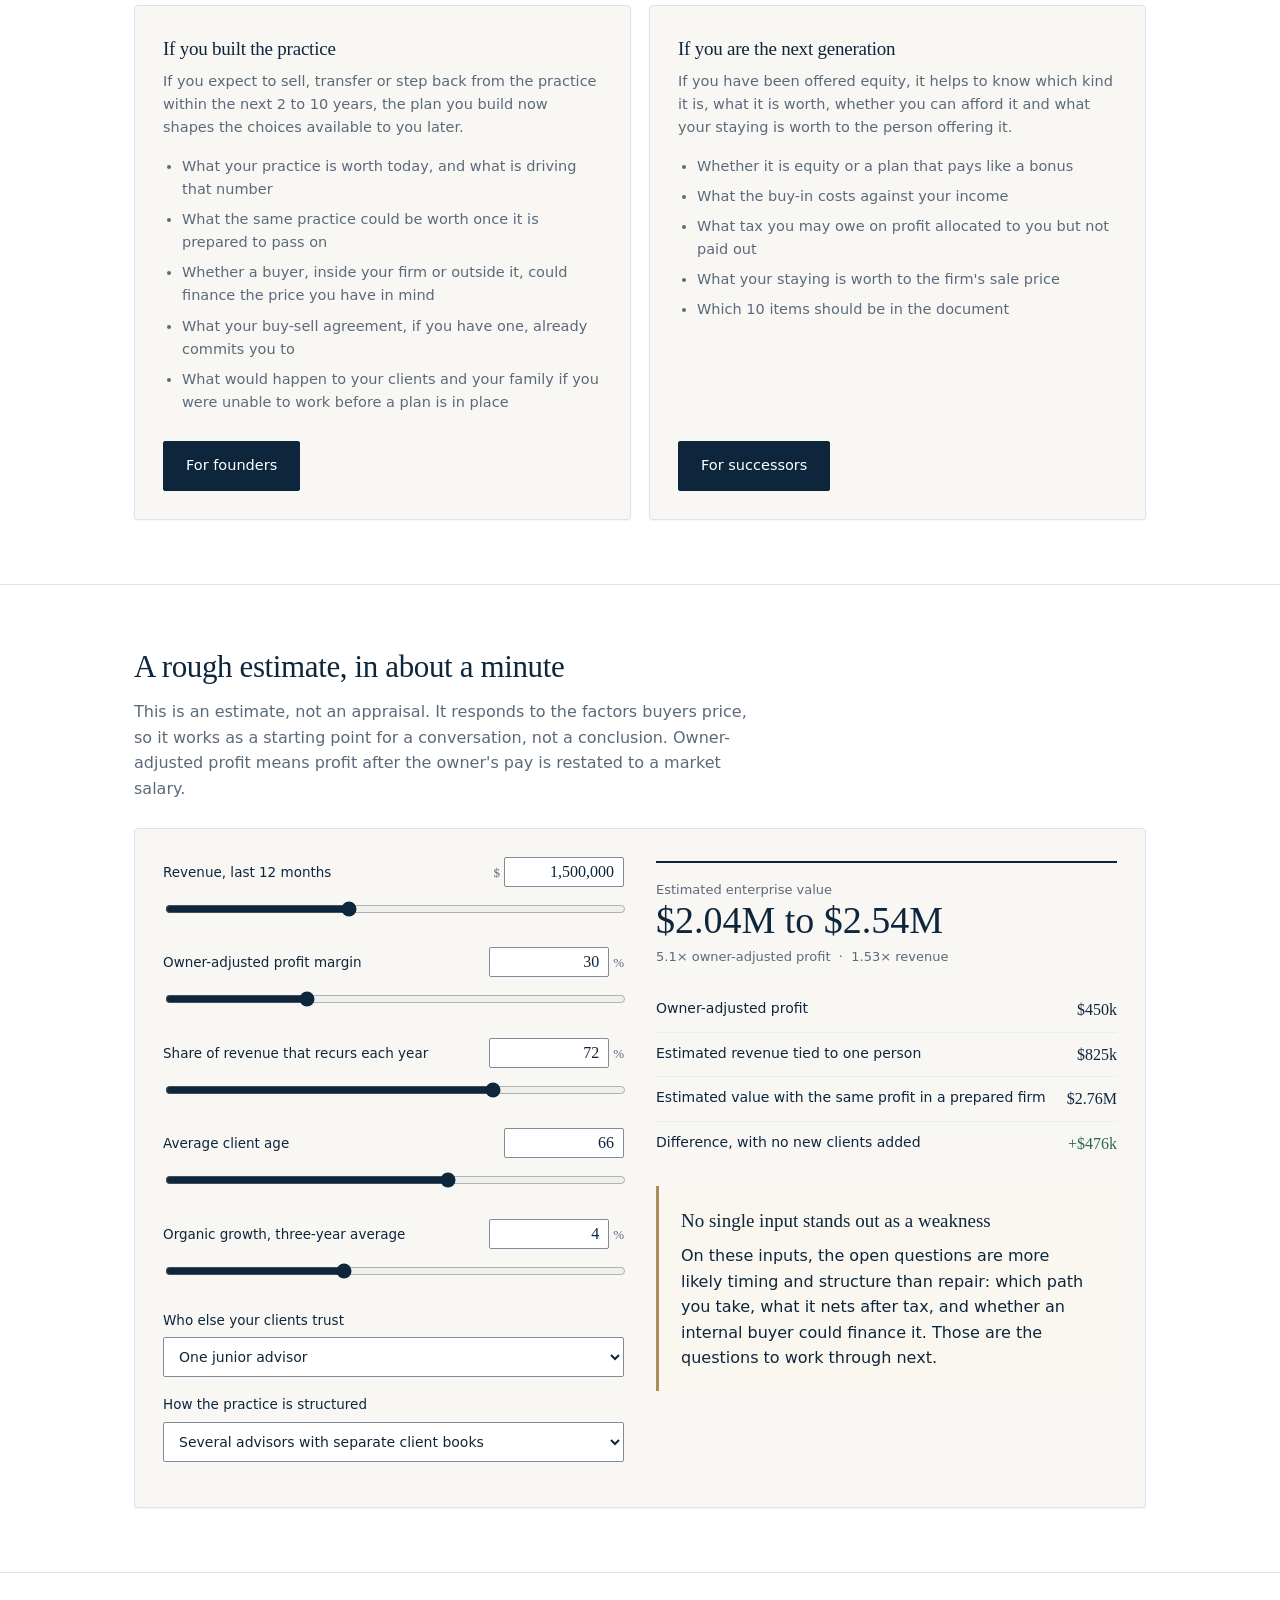
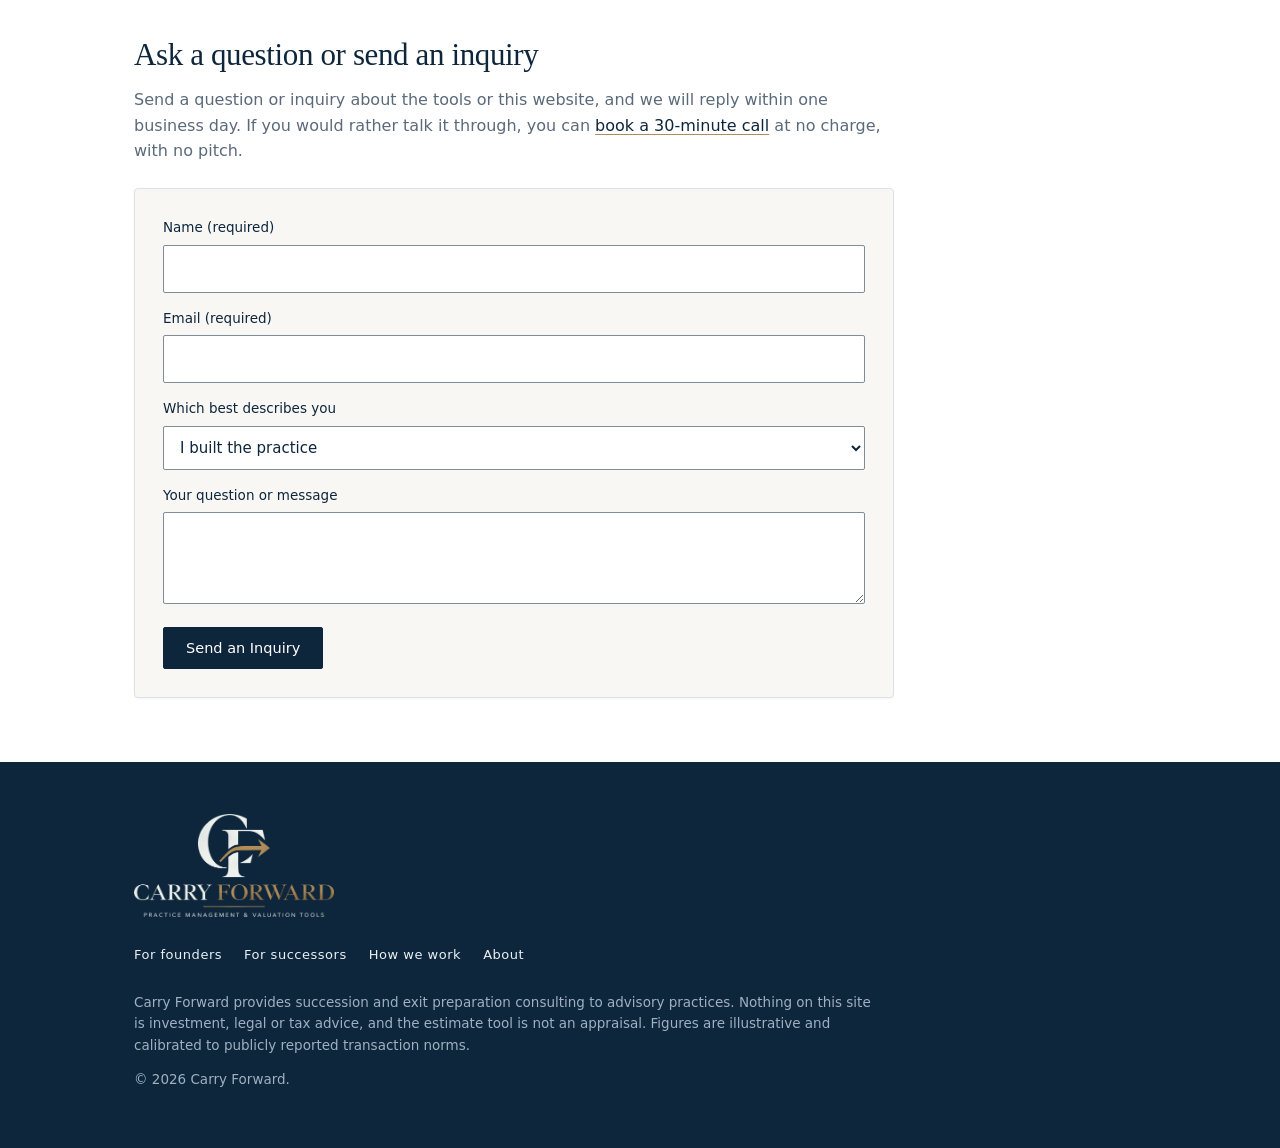
==== commit 24206dad: "Rework contact forms, add portal request page, add scenario files to tools - Contact form now posts " ====
--- a/index.html
+++ b/index.html
@@ -52,7 +52,7 @@
       <div><b>1 in 4</b><span>of those advisors are still unsure how they will exit</span></div>
       <div><b>3rd</b><span>where independent advisors rank valuing their practice among their succession challenges, behind finding a qualified buyer and structuring deal terms</span></div>
     </div>
-    <p class="muted small" style="margin-top:12px">Sources: Cerulli Associates, U.S. Advisor Metrics 2024; The Cerulli Edge, U.S. Advisor Edition, 3Q 2026.</p>
+    <p class="muted small" style="margin-top:12px">Sources: Cerulli Associates, 2026 (share of advisors retiring and assets, succession uncertainty); Cerulli Associates, January 2025 (seller challenges ranking).</p>
   </div>
 </div>
 
@@ -214,10 +214,9 @@
       <a href="https://scheduler.zoom.us/connor-polan-6bxqga/30-mins-with-carry-forward-partners" target="_blank" rel="noopener">book a 30-minute call<span class="sr-only"> (opens in a new tab)</span></a>
       at no charge, with no pitch.
     </p>
-    <form class="book" action="https://formsubmit.co/connorptcu@outlook.com" method="POST">
-      <input type="hidden" name="_subject" value="New inquiry — Carry Forward" />
-      <input type="hidden" name="_template" value="table" />
-      <input type="hidden" name="_captcha" value="false" />
+    <form class="book" method="POST">
+      <input type="hidden" name="source" value="homepage" />
+      <div class="hp" aria-hidden="true"><label>Leave this field empty<input type="text" name="company" tabindex="-1" autocomplete="off" /></label></div>
       <div class="fg"><label for="n">Name (required)</label><input id="n" name="name" autocomplete="name" required /></div>
       <div class="fg"><label for="e">Email (required)</label><input id="e" name="email" type="email" autocomplete="email" required /></div>
       <div class="fg">
--- a/assets/site.css
+++ b/assets/site.css
@@ -154,6 +154,7 @@
 form.book label{display:block;font-size:13.5px;margin-bottom:6px}
 form.book input,form.book textarea,form.book select{width:100%;font:inherit;font-size:15px;padding:11px 12px;border:1px solid var(--field);border-radius:2px;background:#fff;color:var(--ink)}
 form.book textarea{min-height:92px;resize:vertical}
+.hp{position:absolute;left:-9999px;top:auto;width:1px;height:1px;overflow:hidden}
 #sent{margin:14px 0 0}
 #sent:empty{margin:0}
 
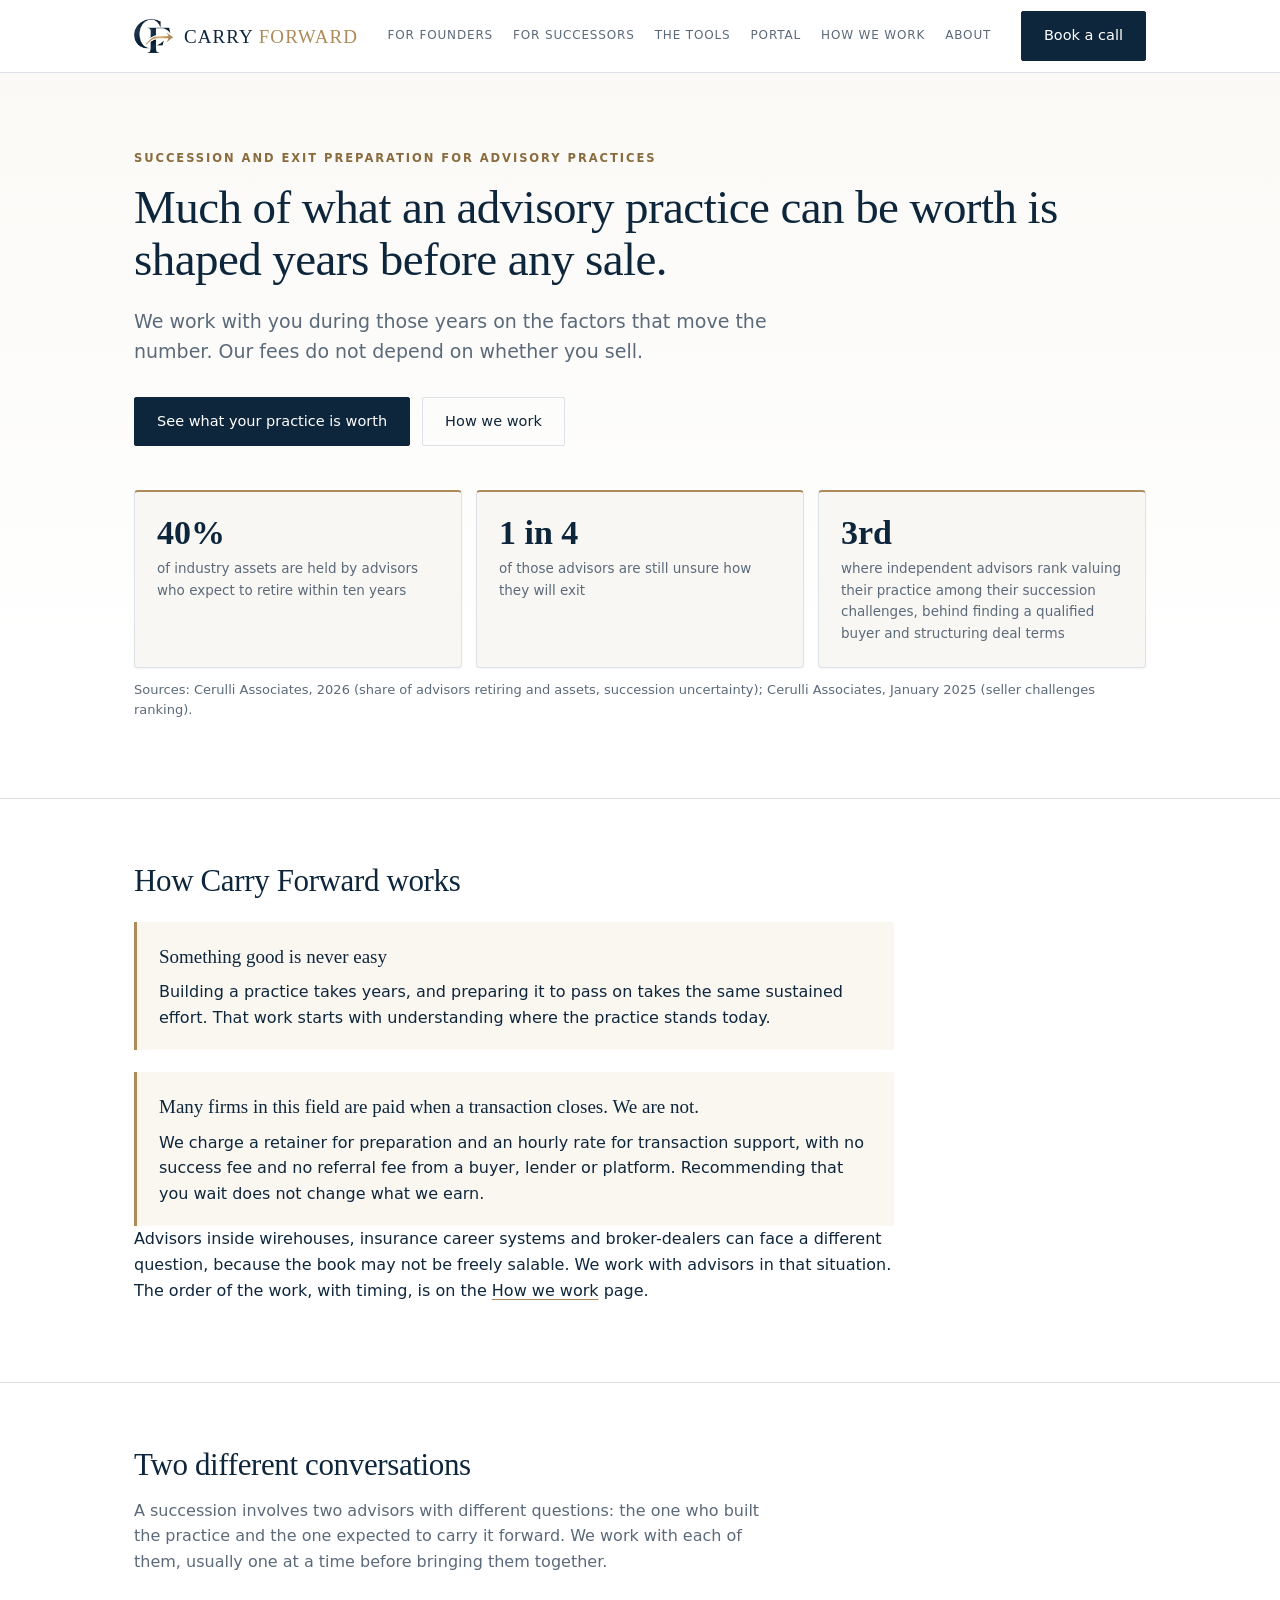
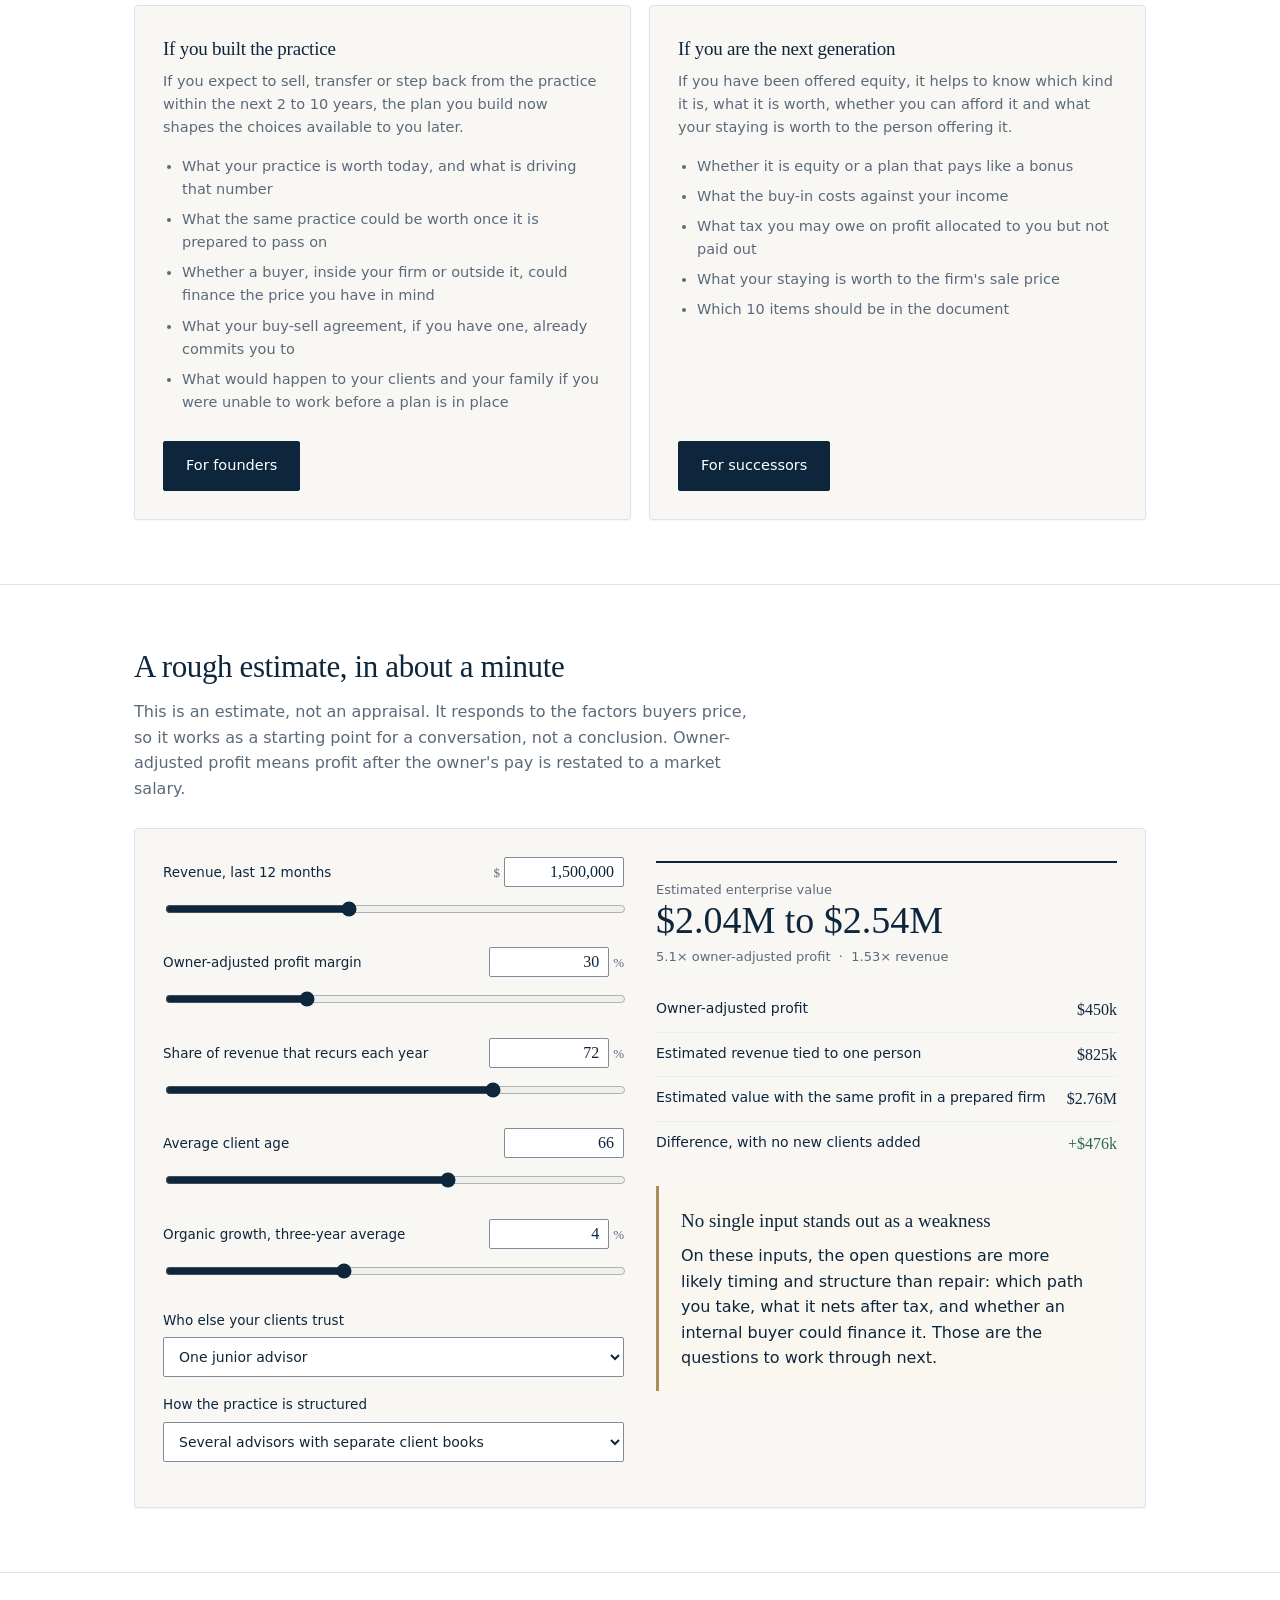
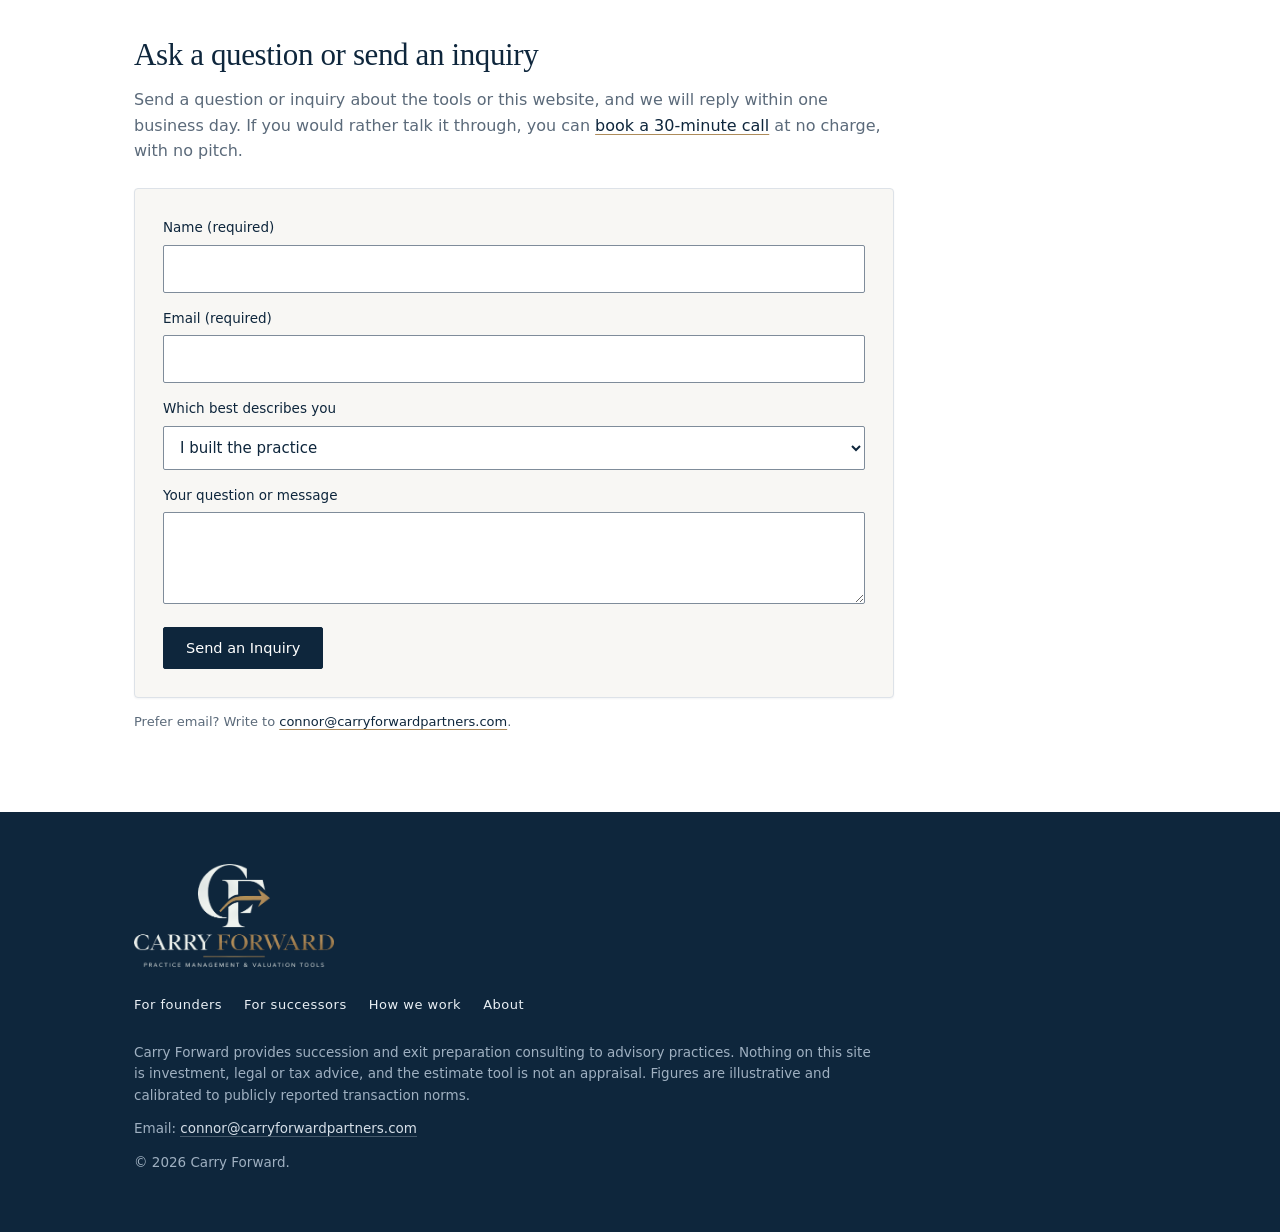
==== commit 9867f927: "Add business email connor@carryforwardpartners.com to the site Footer of every public page, under th" ====
--- a/index.html
+++ b/index.html
@@ -214,7 +214,7 @@
       <a href="https://scheduler.zoom.us/connor-polan-6bxqga/30-mins-with-carry-forward-partners" target="_blank" rel="noopener">book a 30-minute call<span class="sr-only"> (opens in a new tab)</span></a>
       at no charge, with no pitch.
     </p>
-    <form class="book" method="POST">
+    <form class="book" method="POST" action="https://formspree.io/f/xnppblqg">
       <input type="hidden" name="source" value="homepage" />
       <div class="hp" aria-hidden="true"><label>Leave this field empty<input type="text" name="company" tabindex="-1" autocomplete="off" /></label></div>
       <div class="fg"><label for="n">Name (required)</label><input id="n" name="name" autocomplete="name" required /></div>
@@ -232,6 +232,7 @@
       <button class="btn" type="submit">Send an Inquiry</button>
       <p id="sent" class="muted" role="status" tabindex="-1" data-ok="Thank you. We will reply within one business day."></p>
     </form>
+    <p class="muted small" style="margin-top:14px">Prefer email? Write to <a href="mailto:connor@carryforwardpartners.com">connor@carryforwardpartners.com</a>.</p>
   </div>
 </section>
 
@@ -250,6 +251,7 @@
       Nothing on this site is investment, legal or tax advice, and the estimate tool is not an
       appraisal. Figures are illustrative and calibrated to publicly reported transaction norms.
     </p>
+    <p>Email: <a href="mailto:connor@carryforwardpartners.com">connor@carryforwardpartners.com</a></p>
     <p>&copy; <span id="yr"></span> Carry Forward.</p>
   </div>
 </footer>
--- a/assets/site.css
+++ b/assets/site.css
@@ -81,6 +81,18 @@
 .hero .cta{margin-top:30px;display:flex;gap:12px;flex-wrap:wrap}
 .eyebrow{font-size:11.5px;font-weight:600;letter-spacing:.17em;text-transform:uppercase;color:var(--gold-deep);margin-bottom:15px}
 .eyebrow.alt{color:var(--accent)}
+/* centered single-column page (sign-in): the column, not each element, is centered */
+.centered{max-width:560px;margin:0 auto;text-align:center}
+.centered .lede{margin-left:auto;margin-right:auto}
+.centered .cta{justify-content:center}
+.hero.signin{min-height:62vh;display:flex;align-items:center;padding:64px 0}
+.hero.signin>.w{width:100%}
+.signin-mark{display:block;width:72px;height:72px;margin:0 auto 18px}
+/* sign-in paths: two cards in a narrower centered grid; Sign in is the filled button, Request access the outline one */
+.paths{max-width:780px;margin:38px auto 0}
+.paths .btn.ghost{border-color:var(--navy)}
+.paths .btn.ghost:hover{border-color:var(--gold)}
+.paths-help{margin-top:24px;margin-bottom:0}
 .two{display:grid;grid-template-columns:1fr 1fr;gap:38px;align-items:start}
 @media(max-width:860px){.two{grid-template-columns:1fr;gap:26px}}
 
